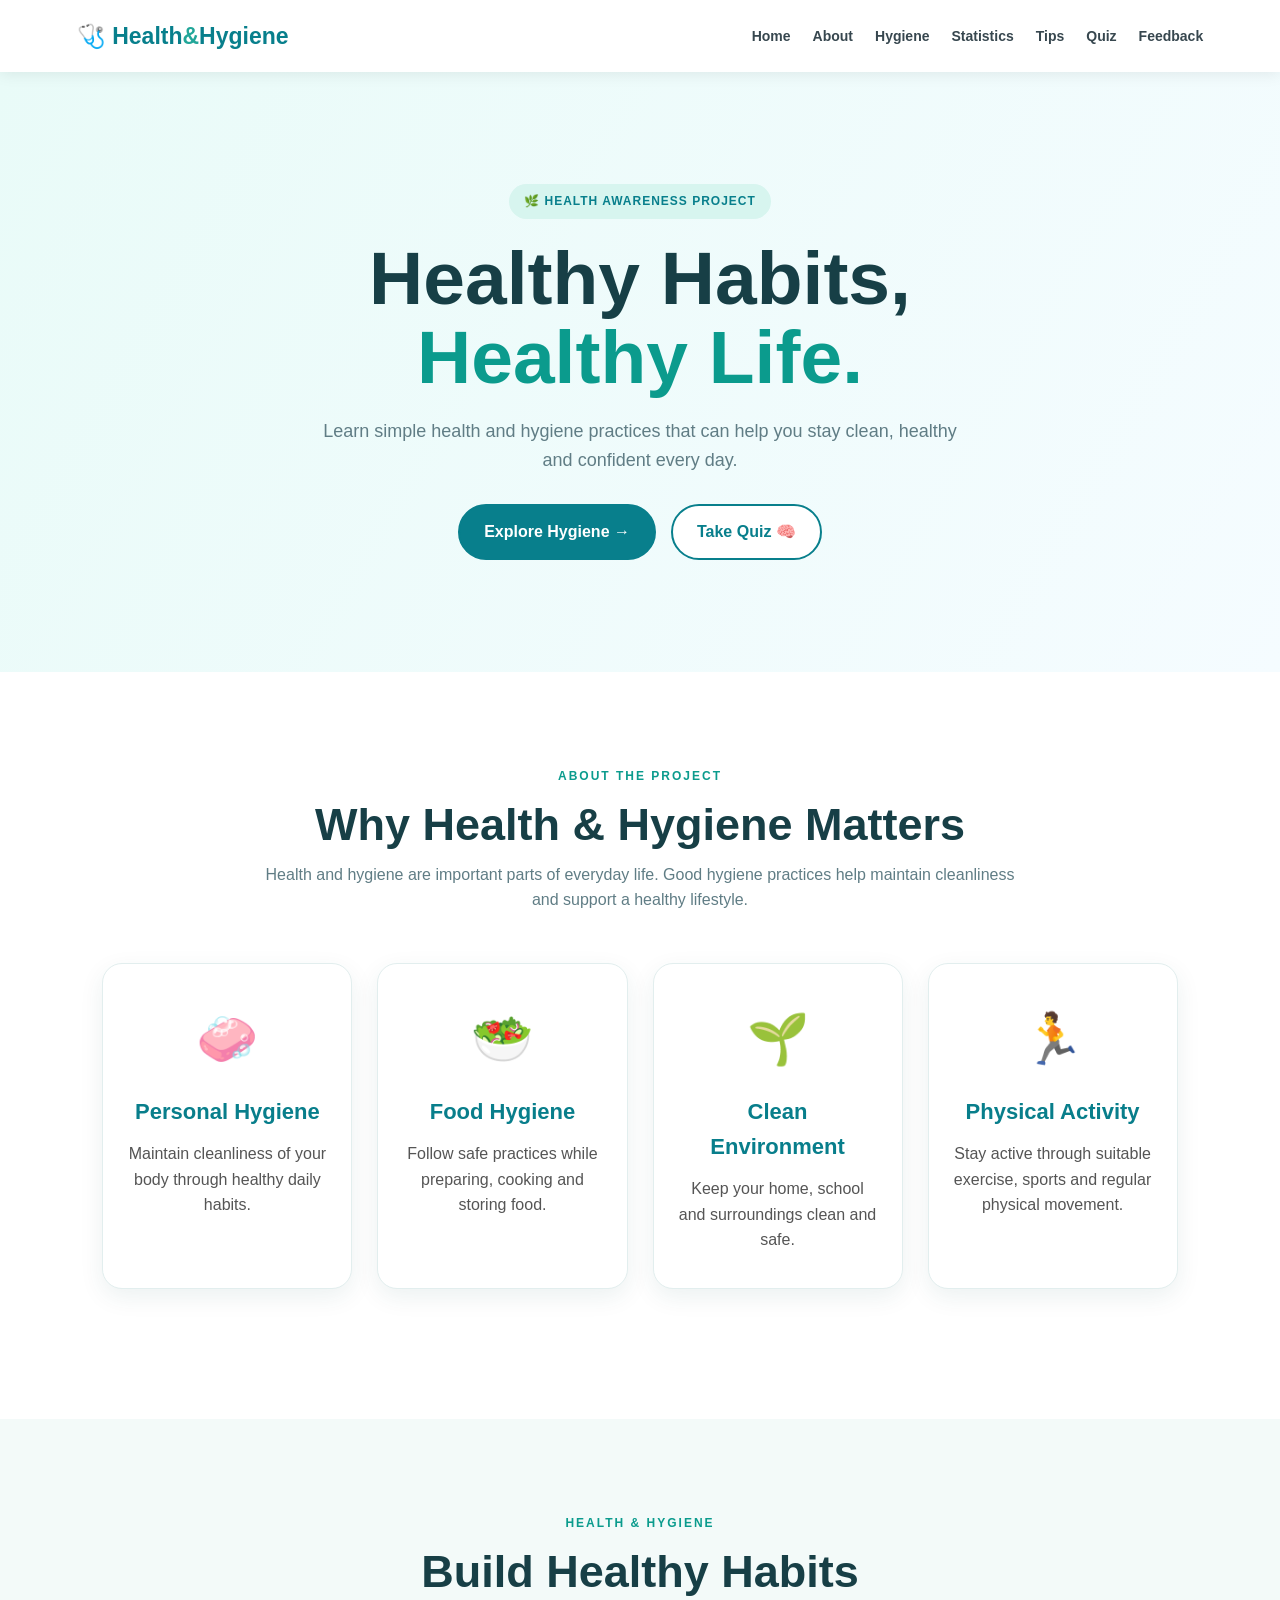
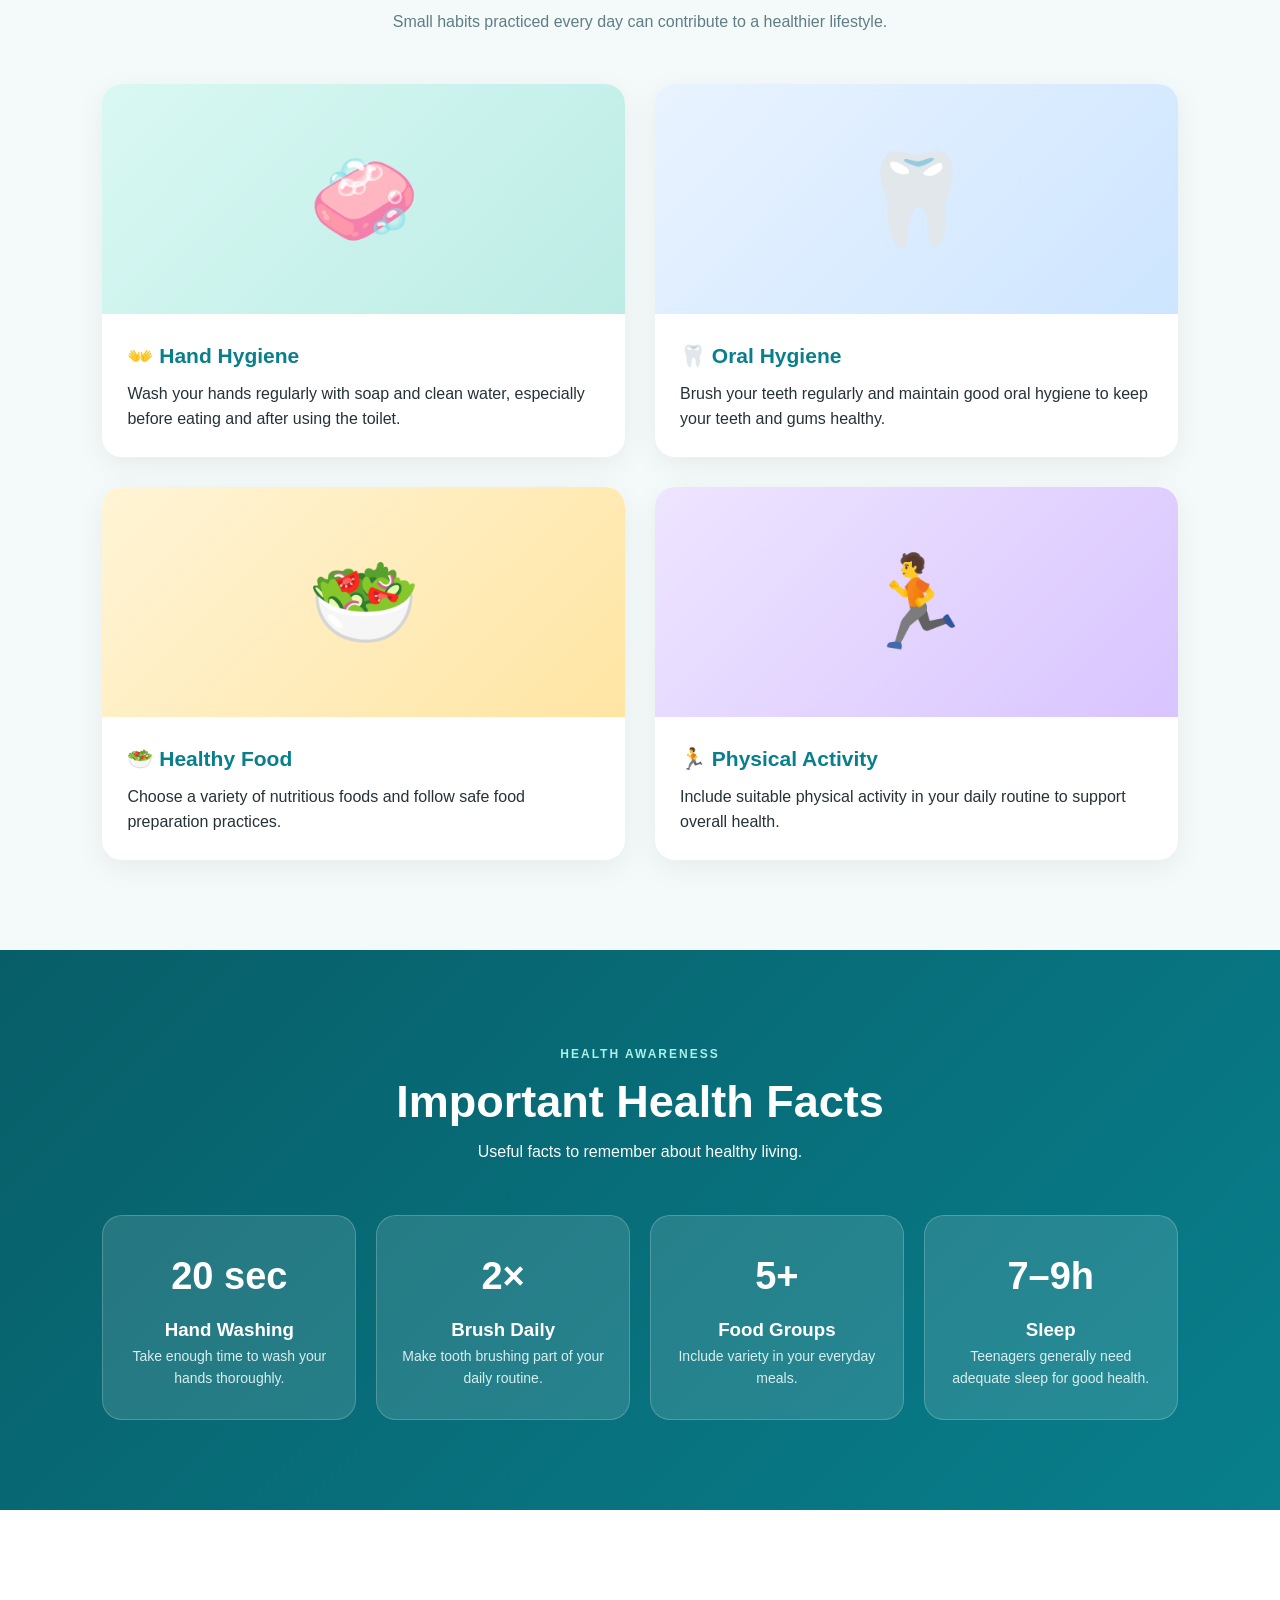
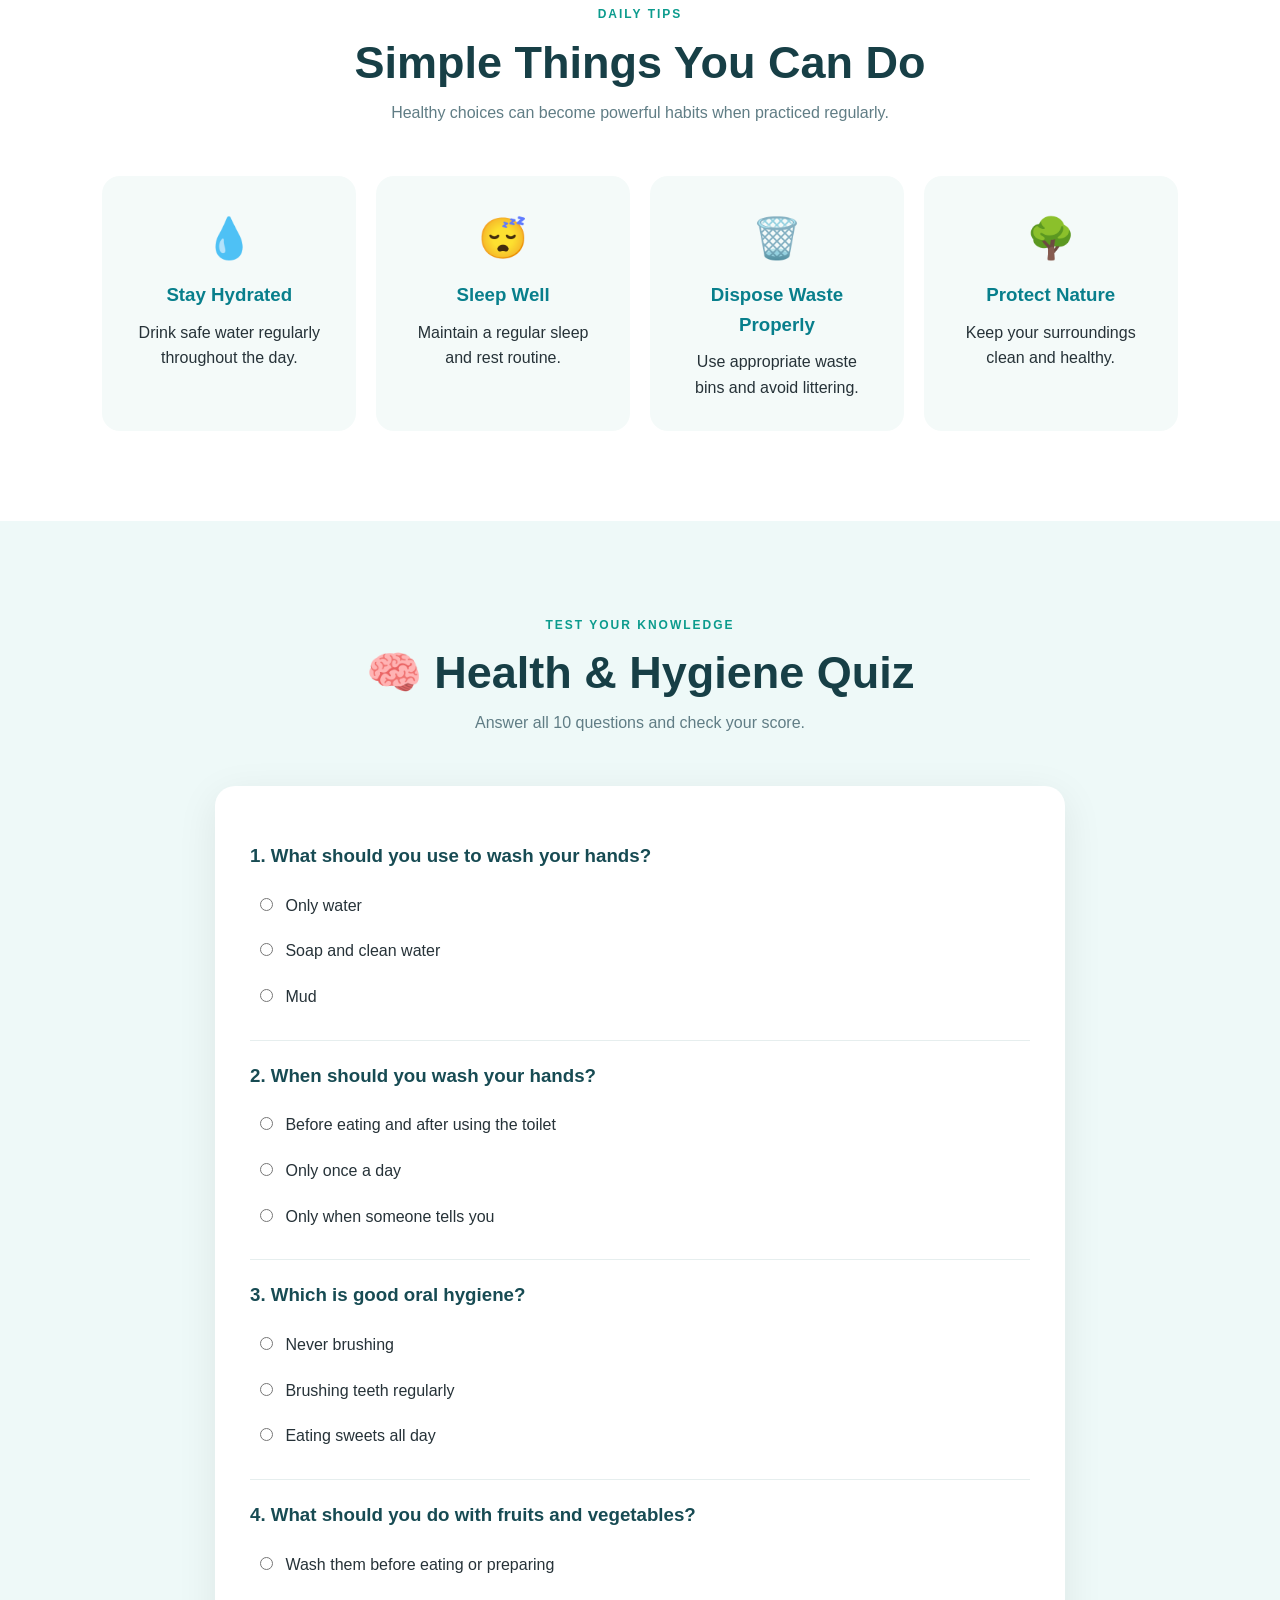
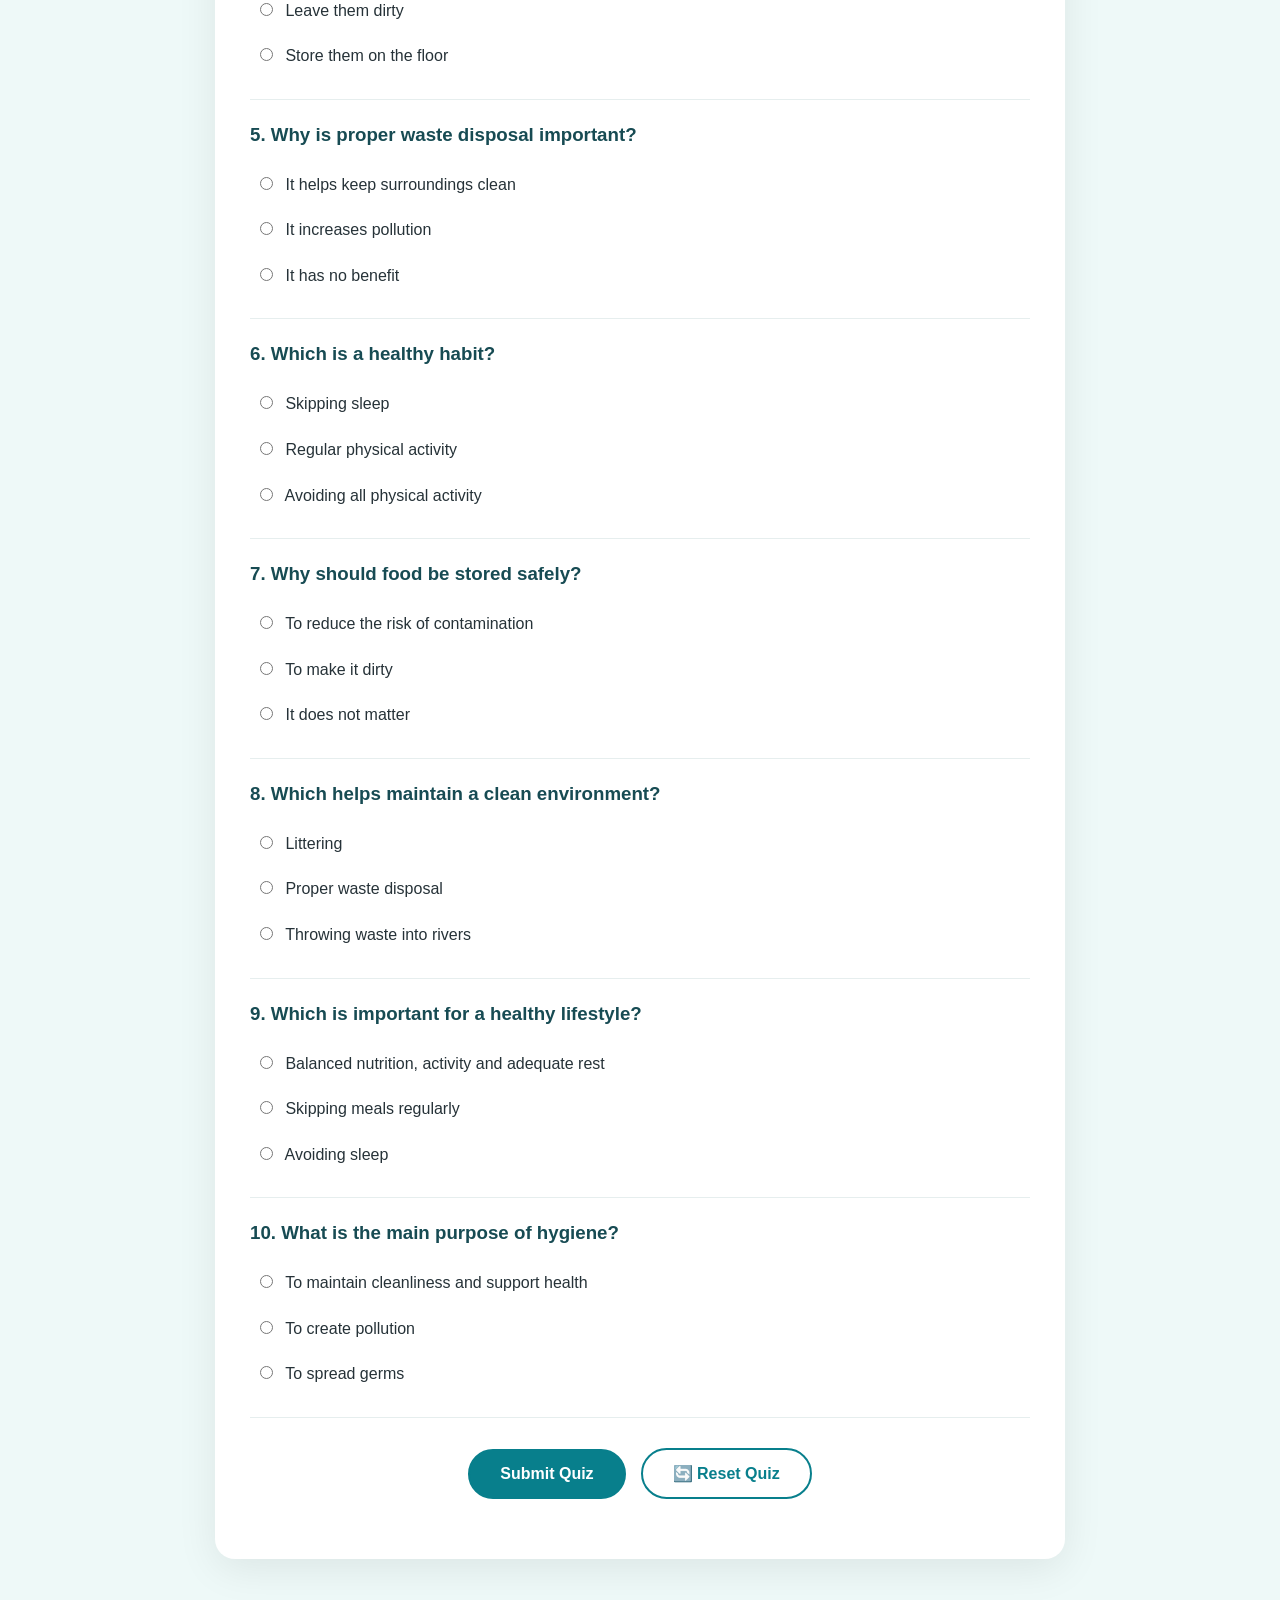
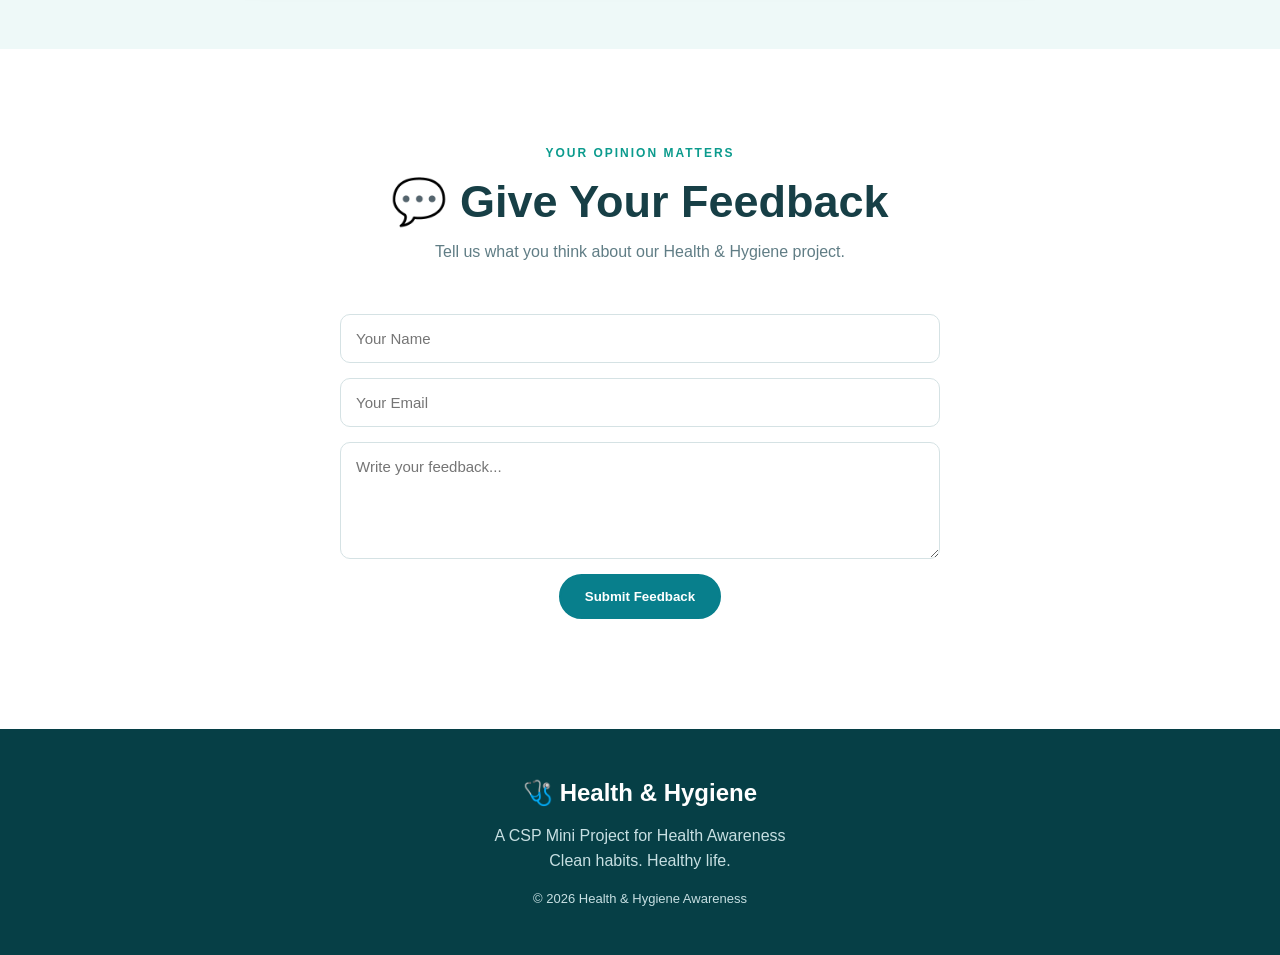
==== index.html @ 1d53db39 "Add files via upload" ====
<!DOCTYPE html>
<html lang="en">

<head>

    <meta charset="UTF-8">

    <meta name="viewport"
          content="width=device-width, initial-scale=1.0">

    <title>Health & Hygiene | CSP Project</title>

    <link rel="stylesheet" href="style.css">

</head>

<body>


<!-- ================= NAVIGATION ================= -->

<header class="navbar">

    <div class="logo">
        🩺 Health<span>&</span>Hygiene
    </div>

    <button class="menu-btn" onclick="toggleMenu()">
        ☰
    </button>

    <nav id="navMenu">

        <a href="#home">Home</a>

        <a href="#about">About</a>

        <a href="#hygiene">Hygiene</a>

        <a href="#statistics">Statistics</a>

        <a href="#tips">Tips</a>

        <a href="#quiz">Quiz</a>

        <a href="#feedback">Feedback</a>

    </nav>

</header>



<!-- ================= HOME ================= -->

<section id="home" class="hero">

    <div class="hero-content">

        <span class="hero-tag">
            🌿 HEALTH AWARENESS PROJECT
        </span>

        <h1>
            Healthy Habits,
            <span>Healthy Life.</span>
        </h1>

        <p>
            Learn simple health and hygiene practices
            that can help you stay clean, healthy and
            confident every day.
        </p>

        <div class="hero-buttons">

            <a href="#hygiene" class="primary-btn">
                Explore Hygiene →
            </a>

            <a href="#quiz" class="secondary-btn">
                Take Quiz 🧠
            </a>

        </div>

    </div>

</section>



<!-- ================= ABOUT ================= -->

<section id="about" class="about">

    <div class="section-heading">

        <span>ABOUT THE PROJECT</span>

        <h2>
            Why Health & Hygiene Matters
        </h2>

        <p>
            Health and hygiene are important parts of
            everyday life. Good hygiene practices help
            maintain cleanliness and support a healthy
            lifestyle.
        </p>

    </div>


    <div class="feature-grid">

        <div class="feature-card">

            <div class="feature-icon">
                🧼
            </div>

            <h3>
                Personal Hygiene
            </h3>

            <p>
                Maintain cleanliness of your body
                through healthy daily habits.
            </p>

        </div>


        <div class="feature-card">

            <div class="feature-icon">
                🥗
            </div>

            <h3>
                Food Hygiene
            </h3>

            <p>
                Follow safe practices while preparing,
                cooking and storing food.
            </p>

        </div>


        <div class="feature-card">

            <div class="feature-icon">
                🌱
            </div>

            <h3>
                Clean Environment
            </h3>

            <p>
                Keep your home, school and surroundings
                clean and safe.
            </p>

        </div>
        <div class="feature-card">
        <div class="feature-icon">🏃</div>
        <h3>Physical Activity</h3>
        <p>
            Stay active through suitable exercise,
            sports and regular physical movement.
        </p>
    </div>

    </div>

</section>



<!-- ================= HYGIENE ================= -->

<section id="hygiene" class="hygiene-section">

    <div class="section-heading">

        <span>
            HEALTH & HYGIENE
        </span>

        <h2>
            Build Healthy Habits
        </h2>

        <p>
            Small habits practiced every day can
            contribute to a healthier lifestyle.
        </p>

    </div>


    <div class="hygiene-grid">


        <!-- Hand Hygiene -->

        <div class="hygiene-card">

            <div class="hygiene-image hand-image">
                🧼
            </div>

            <div class="hygiene-content">

                <h3>
                    👐 Hand Hygiene
                </h3>

                <p>
                    Wash your hands regularly with soap
                    and clean water, especially before
                    eating and after using the toilet.
                </p>

            </div>

        </div>



        <!-- Oral Hygiene -->

        <div class="hygiene-card">

            <div class="hygiene-image oral-image">
                🦷
            </div>

            <div class="hygiene-content">

                <h3>
                    🦷 Oral Hygiene
                </h3>

                <p>
                    Brush your teeth regularly and
                    maintain good oral hygiene to keep
                    your teeth and gums healthy.
                </p>

            </div>

        </div>



        <!-- Food Hygiene -->

        <div class="hygiene-card">

            <div class="hygiene-image food-image">
                🥗
            </div>

            <div class="hygiene-content">

                <h3>
                    🥗 Healthy Food
                </h3>

                <p>
                    Choose a variety of nutritious foods
                    and follow safe food preparation
                    practices.
                </p>

            </div>

        </div>



        <!-- Physical Activity -->

        <div class="hygiene-card">

            <div class="hygiene-image exercise-image">
                🏃
            </div>

            <div class="hygiene-content">

                <h3>
                    🏃 Physical Activity
                </h3>

                <p>
                    Include suitable physical activity
                    in your daily routine to support
                    overall health.
                </p>

            </div>

        </div>

    </div>

</section>



<!-- ================= STATISTICS ================= -->

<section id="statistics" class="statistics">

    <div class="section-heading light">

        <span>
            HEALTH AWARENESS
        </span>

        <h2>
            Important Health Facts
        </h2>

        <p>
            Useful facts to remember about healthy
            living.
        </p>

    </div>


    <div class="stats-grid">


        <div class="stat-box">

            <div class="stat-number">
                20 sec
            </div>

            <h3>
                Hand Washing
            </h3>

            <p>
                Take enough time to wash your hands
                thoroughly.
            </p>

        </div>



        <div class="stat-box">

            <div class="stat-number">
                2×
            </div>

            <h3>
                Brush Daily
            </h3>

            <p>
                Make tooth brushing part of your
                daily routine.
            </p>

        </div>



        <div class="stat-box">

            <div class="stat-number">
                5+
            </div>

            <h3>
                Food Groups
            </h3>

            <p>
                Include variety in your everyday
                meals.
            </p>

        </div>



        <div class="stat-box">

            <div class="stat-number">
                7–9h
            </div>

            <h3>
                Sleep
            </h3>

            <p>
                Teenagers generally need adequate
                sleep for good health.
            </p>

        </div>

    </div>

</section>



<!-- ================= DAILY TIPS ================= -->

<section id="tips" class="tips">

    <div class="section-heading">

        <span>
            DAILY TIPS
        </span>

        <h2>
            Simple Things You Can Do
        </h2>

        <p>
            Healthy choices can become powerful
            habits when practiced regularly.
        </p>

    </div>


    <div class="tips-grid">


        <div class="tip">

            <span>💧</span>

            <h3>
                Stay Hydrated
            </h3>

            <p>
                Drink safe water regularly throughout
                the day.
            </p>

        </div>



        <div class="tip">

            <span>😴</span>

            <h3>
                Sleep Well
            </h3>

            <p>
                Maintain a regular sleep and rest
                routine.
            </p>

        </div>



        <div class="tip">

            <span>🗑️</span>

            <h3>
                Dispose Waste Properly
            </h3>

            <p>
                Use appropriate waste bins and avoid
                littering.
            </p>

        </div>



        <div class="tip">

            <span>🌳</span>

            <h3>
                Protect Nature
            </h3>

            <p>
                Keep your surroundings clean and
                healthy.
            </p>

        </div>

    </div>

</section>



<!-- ================= QUIZ ================= -->

<section id="quiz" class="quiz-section">

    <div class="section-heading">

        <span>
            TEST YOUR KNOWLEDGE
        </span>

        <h2>
            🧠 Health & Hygiene Quiz
        </h2>

        <p>
            Answer all 10 questions and check
            your score.
        </p>

    </div>


    <div class="quiz-container">


        <!-- QUESTION 1 -->

        <div class="question">

            <h3>
                1. What should you use to wash your hands?
            </h3>

            <label>
                <input type="radio" name="q1" value="wrong">
                Only water
            </label>

            <label>
                <input type="radio" name="q1" value="correct">
                Soap and clean water
            </label>

            <label>
                <input type="radio" name="q1" value="wrong">
                Mud
            </label>

        </div>



        <!-- QUESTION 2 -->

        <div class="question">

            <h3>
                2. When should you wash your hands?
            </h3>

            <label>
                <input type="radio" name="q2" value="correct">
                Before eating and after using the toilet
            </label>

            <label>
                <input type="radio" name="q2" value="wrong">
                Only once a day
            </label>

            <label>
                <input type="radio" name="q2" value="wrong">
                Only when someone tells you
            </label>

        </div>



        <!-- QUESTION 3 -->

        <div class="question">

            <h3>
                3. Which is good oral hygiene?
            </h3>

            <label>
                <input type="radio" name="q3" value="wrong">
                Never brushing
            </label>

            <label>
                <input type="radio" name="q3" value="correct">
                Brushing teeth regularly
            </label>

            <label>
                <input type="radio" name="q3" value="wrong">
                Eating sweets all day
            </label>

        </div>



        <!-- QUESTION 4 -->

        <div class="question">

            <h3>
                4. What should you do with fruits and vegetables?
            </h3>

            <label>
                <input type="radio" name="q4" value="correct">
                Wash them before eating or preparing
            </label>

            <label>
                <input type="radio" name="q4" value="wrong">
                Leave them dirty
            </label>

            <label>
                <input type="radio" name="q4" value="wrong">
                Store them on the floor
            </label>

        </div>



        <!-- QUESTION 5 -->

        <div class="question">

            <h3>
                5. Why is proper waste disposal important?
            </h3>

            <label>
                <input type="radio" name="q5" value="correct">
                It helps keep surroundings clean
            </label>

            <label>
                <input type="radio" name="q5" value="wrong">
                It increases pollution
            </label>

            <label>
                <input type="radio" name="q5" value="wrong">
                It has no benefit
            </label>

        </div>



        <!-- QUESTION 6 -->

        <div class="question">

            <h3>
                6. Which is a healthy habit?
            </h3>

            <label>
                <input type="radio" name="q6" value="wrong">
                Skipping sleep
            </label>

            <label>
                <input type="radio" name="q6" value="correct">
                Regular physical activity
            </label>

            <label>
                <input type="radio" name="q6" value="wrong">
                Avoiding all physical activity
            </label>

        </div>



        <!-- QUESTION 7 -->

        <div class="question">

            <h3>
                7. Why should food be stored safely?
            </h3>

            <label>
                <input type="radio" name="q7" value="correct">
                To reduce the risk of contamination
            </label>

            <label>
                <input type="radio" name="q7" value="wrong">
                To make it dirty
            </label>

            <label>
                <input type="radio" name="q7" value="wrong">
                It does not matter
            </label>

        </div>



        <!-- QUESTION 8 -->

        <div class="question">

            <h3>
                8. Which helps maintain a clean environment?
            </h3>

            <label>
                <input type="radio" name="q8" value="wrong">
                Littering
            </label>

            <label>
                <input type="radio" name="q8" value="correct">
                Proper waste disposal
            </label>

            <label>
                <input type="radio" name="q8" value="wrong">
                Throwing waste into rivers
            </label>

        </div>



        <!-- QUESTION 9 -->

        <div class="question">

            <h3>
                9. Which is important for a healthy lifestyle?
            </h3>

            <label>
                <input type="radio" name="q9" value="correct">
                Balanced nutrition, activity and adequate rest
            </label>

            <label>
                <input type="radio" name="q9" value="wrong">
                Skipping meals regularly
            </label>

            <label>
                <input type="radio" name="q9" value="wrong">
                Avoiding sleep
            </label>

        </div>



        <!-- QUESTION 10 -->

        <div class="question">

            <h3>
                10. What is the main purpose of hygiene?
            </h3>

            <label>
                <input type="radio" name="q10" value="correct">
                To maintain cleanliness and support health
            </label>

            <label>
                <input type="radio" name="q10" value="wrong">
                To create pollution
            </label>

            <label>
                <input type="radio" name="q10" value="wrong">
                To spread germs
            </label>

        </div>



        <!-- QUIZ BUTTONS -->

        <div class="quiz-buttons">

            <button
                class="quiz-btn"
                onclick="checkQuiz()">

                Submit Quiz

            </button>


            <button
                class="reset-btn"
                onclick="resetQuiz()">

                🔄 Reset Quiz

            </button>

        </div>


        <div id="result"></div>

    </div>

</section>



<!-- ================= FEEDBACK ================= -->

<section id="feedback" class="feedback">

    <div class="section-heading">

        <span>
            YOUR OPINION MATTERS
        </span>

        <h2>
            💬 Give Your Feedback
        </h2>

        <p>
            Tell us what you think about our
            Health & Hygiene project.
        </p>

    </div>


    <form id="feedbackForm">

        <input
            type="text"
            id="name"
            placeholder="Your Name"
            required
        >


        <input
            type="email"
            id="email"
            placeholder="Your Email"
            required
        >


        <textarea
            id="message"
            rows="5"
            placeholder="Write your feedback..."
            required
        ></textarea>


        <button
            type="submit"
            class="primary-btn">

            Submit Feedback

        </button>

    </form>


    <p id="feedbackMessage"></p>

</section>



<!-- ================= FOOTER ================= -->

<footer>

    <div class="footer-logo">
        🩺 Health & Hygiene
    </div>

    <p>
        A CSP Mini Project for Health Awareness
    </p>

    <p>
        Clean habits. Healthy life.
    </p>

    <p class="copyright">
        © 2026 Health & Hygiene Awareness
    </p>

</footer>



<!-- JAVASCRIPT -->

<script src="script.js"></script>

</body>
</html>
---- style.css ----
/* ================= GENERAL ================= */

* {
    margin: 0;
    padding: 0;
    box-sizing: border-box;
    scroll-behavior: smooth;
}

body {
    font-family: Arial, Helvetica, sans-serif;

    color: #263238;

    background: #f7fbfc;

    line-height: 1.6;
}

a {
    text-decoration: none;
}

button {
    font-family: inherit;
}


/* ================= NAVBAR ================= */

.navbar {
    height: 72px;

    padding: 0 6%;

    display: flex;

    align-items: center;

    justify-content: space-between;

    background: white;

    position: sticky;

    top: 0;

    z-index: 1000;

    box-shadow:
        0 2px 15px rgba(0, 0, 0, 0.08);
}


.logo {
    font-size: 23px;

    font-weight: 800;

    color: #087f8c;
}


.logo span {
    color: #22a699;
}


.navbar nav {
    display: flex;

    gap: 22px;

    align-items: center;
}


.navbar nav a {
    color: #37474f;

    font-size: 14px;

    font-weight: 600;

    transition: 0.3s;
}


.navbar nav a:hover {
    color: #087f8c;
}


.menu-btn {
    display: none;

    border: none;

    background: transparent;

    font-size: 28px;

    cursor: pointer;
}


/* ================= HERO ================= */

.hero {

    min-height: 600px;

    padding: 80px 8%;

    display: flex;

    justify-content: center;

    align-items: center;

    text-align: center;

    background:
        linear-gradient(
            120deg,
            #e9fbf8,
            #f5fcff
        );
}


.hero-content {
    max-width: 800px;

    margin: auto;
}


.hero-tag {

    display: inline-block;

    padding: 8px 15px;

    border-radius: 20px;

    background: #d7f5ef;

    color: #087f8c;

    font-size: 12px;

    font-weight: bold;

    letter-spacing: 1px;
}


.hero h1 {

    margin: 20px 0;

    font-size: clamp(45px, 7vw, 75px);

    line-height: 1.05;

    color: #173f46;
}


.hero h1 span {

    color: #0b9b8d;
}


.hero p {

    max-width: 650px;

    margin: 0 auto 30px;

    font-size: 18px;

    color: #607d85;
}


.hero-buttons {

    display: flex;

    justify-content: center;

    gap: 15px;

    flex-wrap: wrap;
}


.primary-btn,
.secondary-btn {

    display: inline-block;

    padding: 13px 24px;

    border-radius: 30px;

    font-weight: bold;

    cursor: pointer;

    transition: 0.3s;
}


.primary-btn {

    background: #087f8c;

    color: white;

    border: 2px solid #087f8c;
}


.primary-btn:hover {

    background: #05636d;

    border-color: #05636d;

    transform: translateY(-2px);
}


.secondary-btn {

    border: 2px solid #087f8c;

    color: #087f8c;

    background: white;
}


.secondary-btn:hover {

    background: #087f8c;

    color: white;

    transform: translateY(-2px);
}


/* ================= COMMON SECTIONS ================= */

section {

    padding: 90px 8%;
}


.section-heading {

    text-align: center;

    max-width: 750px;

    margin: 0 auto 50px;
}


.section-heading > span {

    color: #0b9b8d;

    font-size: 12px;

    font-weight: bold;

    letter-spacing: 2px;
}


.section-heading h2 {

    margin: 10px 0;

    color: #173f46;

    font-size: clamp(30px, 4vw, 45px);

    line-height: 1.2;
}


.section-heading p {

    color: #607d85;
}


/* ================= ABOUT ================= */

.about {

    background: white;
}

.feature-grid {
    display: grid;
    grid-template-columns: repeat(4, 1fr);
    gap: 25px;
    max-width: 1100px;
    margin: 40px auto;
}

.feature-card {
    background: white;
    padding: 35px 25px;
    border-radius: 20px;
    text-align: center;
    border: 1px solid #e2eeee;
    box-shadow: 0 8px 25px rgba(0, 80, 80, 0.08);
    transition: 0.3s;
}

.feature-card:hover {
    transform: translateY(-8px);
}

.feature-icon {
    font-size: 50px;
    margin-bottom: 15px;
}

.feature-card h3 {
    color: #087e8b;
    font-size: 22px;
    margin-bottom: 12px;
}

.feature-card p {
    color: #555;
    line-height: 1.6;
}

/* ================= HYGIENE ================= */

.hygiene-section {

    background: #f3faf9;
}


.hygiene-grid {

    max-width: 1150px;

    margin: auto;

    display: grid;

    grid-template-columns:
        repeat(2, 1fr);

    gap: 30px;
}


.hygiene-card {

    background: white;

    border-radius: 20px;

    overflow: hidden;

    box-shadow:
        0 8px 30px rgba(0, 0, 0, 0.06);

    transition: 0.3s;
}


.hygiene-card:hover {

    transform: translateY(-7px);

    box-shadow:
        0 15px 40px rgba(0, 0, 0, 0.10);
}


.hygiene-image {

    height: 230px;

    display: flex;

    align-items: center;

    justify-content: center;

    font-size: 90px;
}


.hand-image {

    background:
        linear-gradient(
            135deg,
            #d9f8f3,
            #bcece5
        );
}


.oral-image {

    background:
        linear-gradient(
            135deg,
            #e9f3ff,
            #cde5ff
        );
}


.food-image {

    background:
        linear-gradient(
            135deg,
            #fff4d6,
            #ffe5a3
        );
}


.exercise-image {

    background:
        linear-gradient(
            135deg,
            #eee5ff,
            #d8c4ff
        );
}


.hygiene-content {

    padding: 25px;
}


.hygiene-content h3 {

    color: #087f8c;

    margin-bottom: 8px;

    font-size: 21px;
}


/* ================= STATISTICS ================= */

.statistics {

    background:
        linear-gradient(
            135deg,
            #075e68,
            #087f8c
        );
}


.light h2,
.light p {

    color: white;
}


.light > span {

    color: #a8f0e8;
}


.stats-grid {

    max-width: 1100px;

    margin: auto;

    display: grid;

    grid-template-columns:
        repeat(4, 1fr);

    gap: 20px;
}


.stat-box {

    padding: 30px 20px;

    text-align: center;

    background:
        rgba(255, 255, 255, 0.12);

    border:
        1px solid rgba(255, 255, 255, 0.2);

    border-radius: 20px;

    color: white;

    transition: 0.3s;
}


.stat-box:hover {

    transform: translateY(-5px);

    background:
        rgba(255, 255, 255, 0.18);
}


.stat-number {

    font-size: 38px;

    font-weight: 800;

    margin-bottom: 8px;
}


.stat-box p {

    color: #d8eeee;

    font-size: 14px;
}


/* ================= TIPS ================= */

.tips {

    background: white;
}


.tips-grid {

    max-width: 1100px;

    margin: auto;

    display: grid;

    grid-template-columns:
        repeat(4, 1fr);

    gap: 20px;
}


.tip {

    padding: 30px;

    border-radius: 18px;

    background: #f4faf9;

    text-align: center;

    transition: 0.3s;
}


.tip:hover {

    transform: translateY(-6px);

    box-shadow:
        0 10px 25px rgba(0, 0, 0, 0.07);
}


.tip span {

    font-size: 40px;
}


.tip h3 {

    margin: 10px 0;

    color: #087f8c;
}


/* ================= QUIZ ================= */

.quiz-section {

    background: #eef9f8;
}


.quiz-container {

    max-width: 850px;

    margin: auto;

    background: white;

    padding: 35px;

    border-radius: 20px;

    box-shadow:
        0 10px 40px rgba(0, 0, 0, 0.08);
}


.question {

    padding: 20px 0;

    border-bottom:
        1px solid #e6eeee;
}


.question h3 {

    color: #174b53;

    margin-bottom: 12px;
}


.question label {

    display: block;

    padding: 10px;

    border-radius: 8px;

    cursor: pointer;

    transition: 0.2s;
}


.question label:hover {

    background: #eef9f8;
}


.question input {

    margin-right: 8px;
}


.quiz-buttons {

    display: flex;

    justify-content: center;

    align-items: center;

    gap: 15px;

    margin-top: 30px;

    flex-wrap: wrap;
}


.quiz-btn {

    padding: 14px 30px;

    border: 2px solid #087f8c;

    border-radius: 30px;

    background: #087f8c;

    color: white;

    font-size: 16px;

    font-weight: bold;

    cursor: pointer;

    transition: 0.3s;
}


.quiz-btn:hover {

    background: #05636d;

    border-color: #05636d;
}


.reset-btn {

    padding: 14px 30px;

    border: 2px solid #087f8c;

    border-radius: 30px;

    background: white;

    color: #087f8c;

    font-size: 16px;

    font-weight: bold;

    cursor: pointer;

    transition: 0.3s;
}


.reset-btn:hover {

    background: #087f8c;

    color: white;
}


#result {

    margin-top: 25px;

    text-align: center;

    font-size: 22px;

    font-weight: bold;

    color: #087f8c;
}


/* ================= FEEDBACK ================= */

.feedback {

    background: white;
}


form {

    max-width: 600px;

    margin: auto;

    display: flex;

    flex-direction: column;

    gap: 15px;
}


form input,
form textarea {

    padding: 15px;

    border:
        1px solid #d5e2e4;

    border-radius: 10px;

    font-family: inherit;

    font-size: 15px;

    outline: none;
}


form input:focus,
form textarea:focus {

    border-color: #087f8c;

    box-shadow:
        0 0 0 3px rgba(8, 127, 140, 0.08);
}


form button {

    align-self: center;
}


#feedbackMessage {

    text-align: center;

    margin-top: 20px;

    color: #087f8c;

    font-weight: bold;
}


/* ================= FOOTER ================= */

footer {

    padding: 45px 20px;

    background: #063f46;

    color: white;

    text-align: center;
}


.footer-logo {

    font-size: 24px;

    font-weight: bold;

    margin-bottom: 10px;
}


footer p {

    color: #c7dfe2;
}


.copyright {

    margin-top: 15px;

    font-size: 13px;
}


/* ================= TABLET ================= */

@media (max-width: 900px) {

    .feature-grid {

        grid-template-columns:
            repeat(2, 1fr);
    }


    .stats-grid {

        grid-template-columns:
            repeat(2, 1fr);
    }


    .tips-grid {

        grid-template-columns:
            repeat(2, 1fr);
    }

}


/* ================= MOBILE ================= */

@media (max-width: 650px) {

    .navbar {

        height: 65px;

        padding: 0 5%;
    }


    .logo {

        font-size: 18px;
    }


    .menu-btn {

        display: block;
    }


    .navbar nav {

        display: none;

        position: absolute;

        top: 65px;

        left: 0;

        width: 100%;

        padding: 20px;

        background: white;

        flex-direction: column;

        gap: 10px;

        box-shadow:
            0 10px 20px rgba(0, 0, 0, 0.1);
    }


    .navbar nav.active {

        display: flex;
    }


    .navbar nav a {

        text-align: center;

        padding: 8px;
    }


    section {

        padding: 65px 5%;
    }


    .hero {

        min-height: 550px;

        padding:
            60px 5%;
    }


    .hero h1 {

        font-size: 45px;
    }


    .hero p {

        font-size: 16px;
    }


    .hero-buttons {

        flex-direction: column;

        align-items: stretch;
    }


    .primary-btn,
    .secondary-btn {

        width: 100%;

        text-align: center;
    }


    .feature-grid,
    .hygiene-grid,
    .stats-grid,
    .tips-grid {

        grid-template-columns: 1fr;
    }


    .section-heading {

        margin-bottom: 35px;
    }


    .section-heading h2 {

        font-size: 30px;
    }


    .hygiene-image {

        height: 200px;

        font-size: 75px;
    }


    .quiz-container {

        padding: 20px;
    }


    .question {

        padding: 18px 0;
    }


    .question h3 {

        font-size: 17px;
    }


    .question label {

        font-size: 14px;

        padding: 12px 8px;
    }


    .quiz-buttons {

        flex-direction: column;

        align-items: stretch;
    }


    .quiz-btn,
    .reset-btn {

        width: 100%;
    }
    @media (max-width: 900px) {
    .feature-grid {
        grid-template-columns: repeat(2, 1fr);
        padding: 0 20px;
    }
}

@media (max-width: 600px) {
    .feature-grid {
        grid-template-columns: 1fr;
        padding: 0 15px;
    }

    .feature-card {
        padding: 30px 20px;
    }
}

}
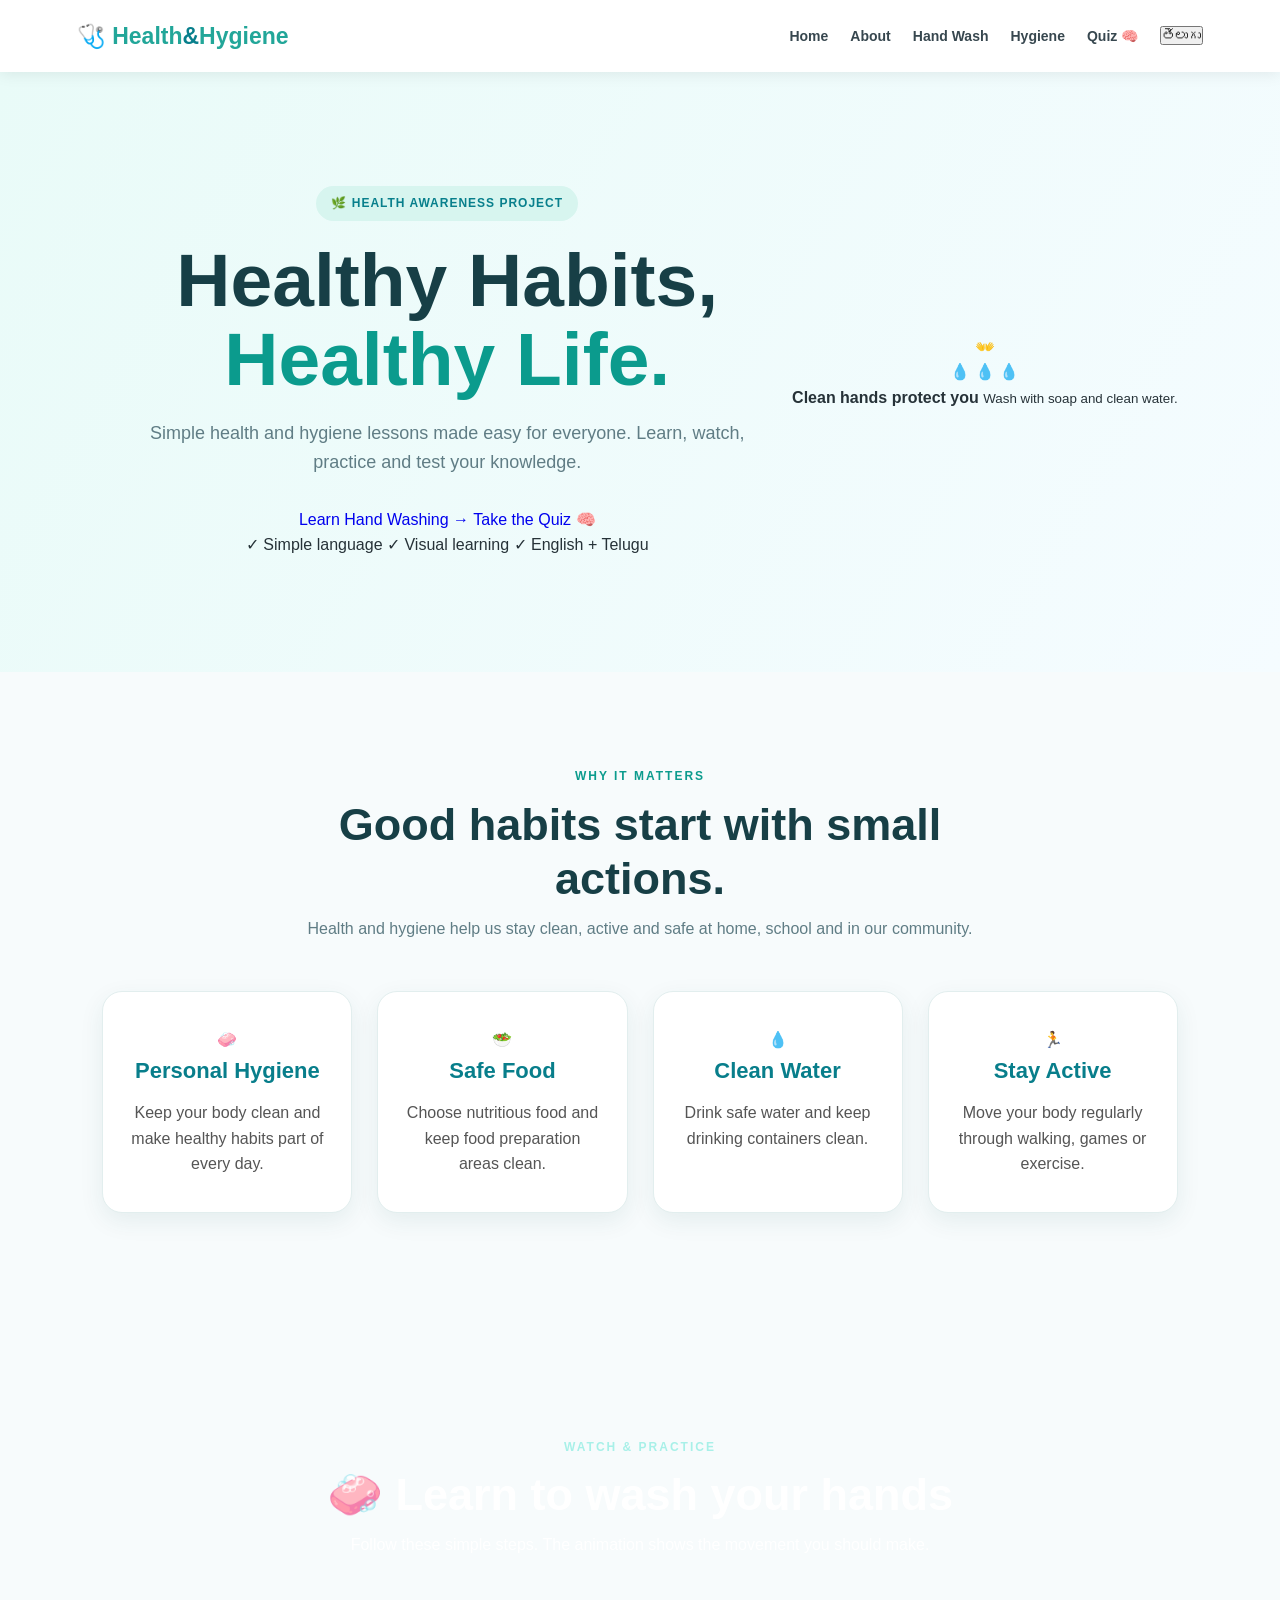
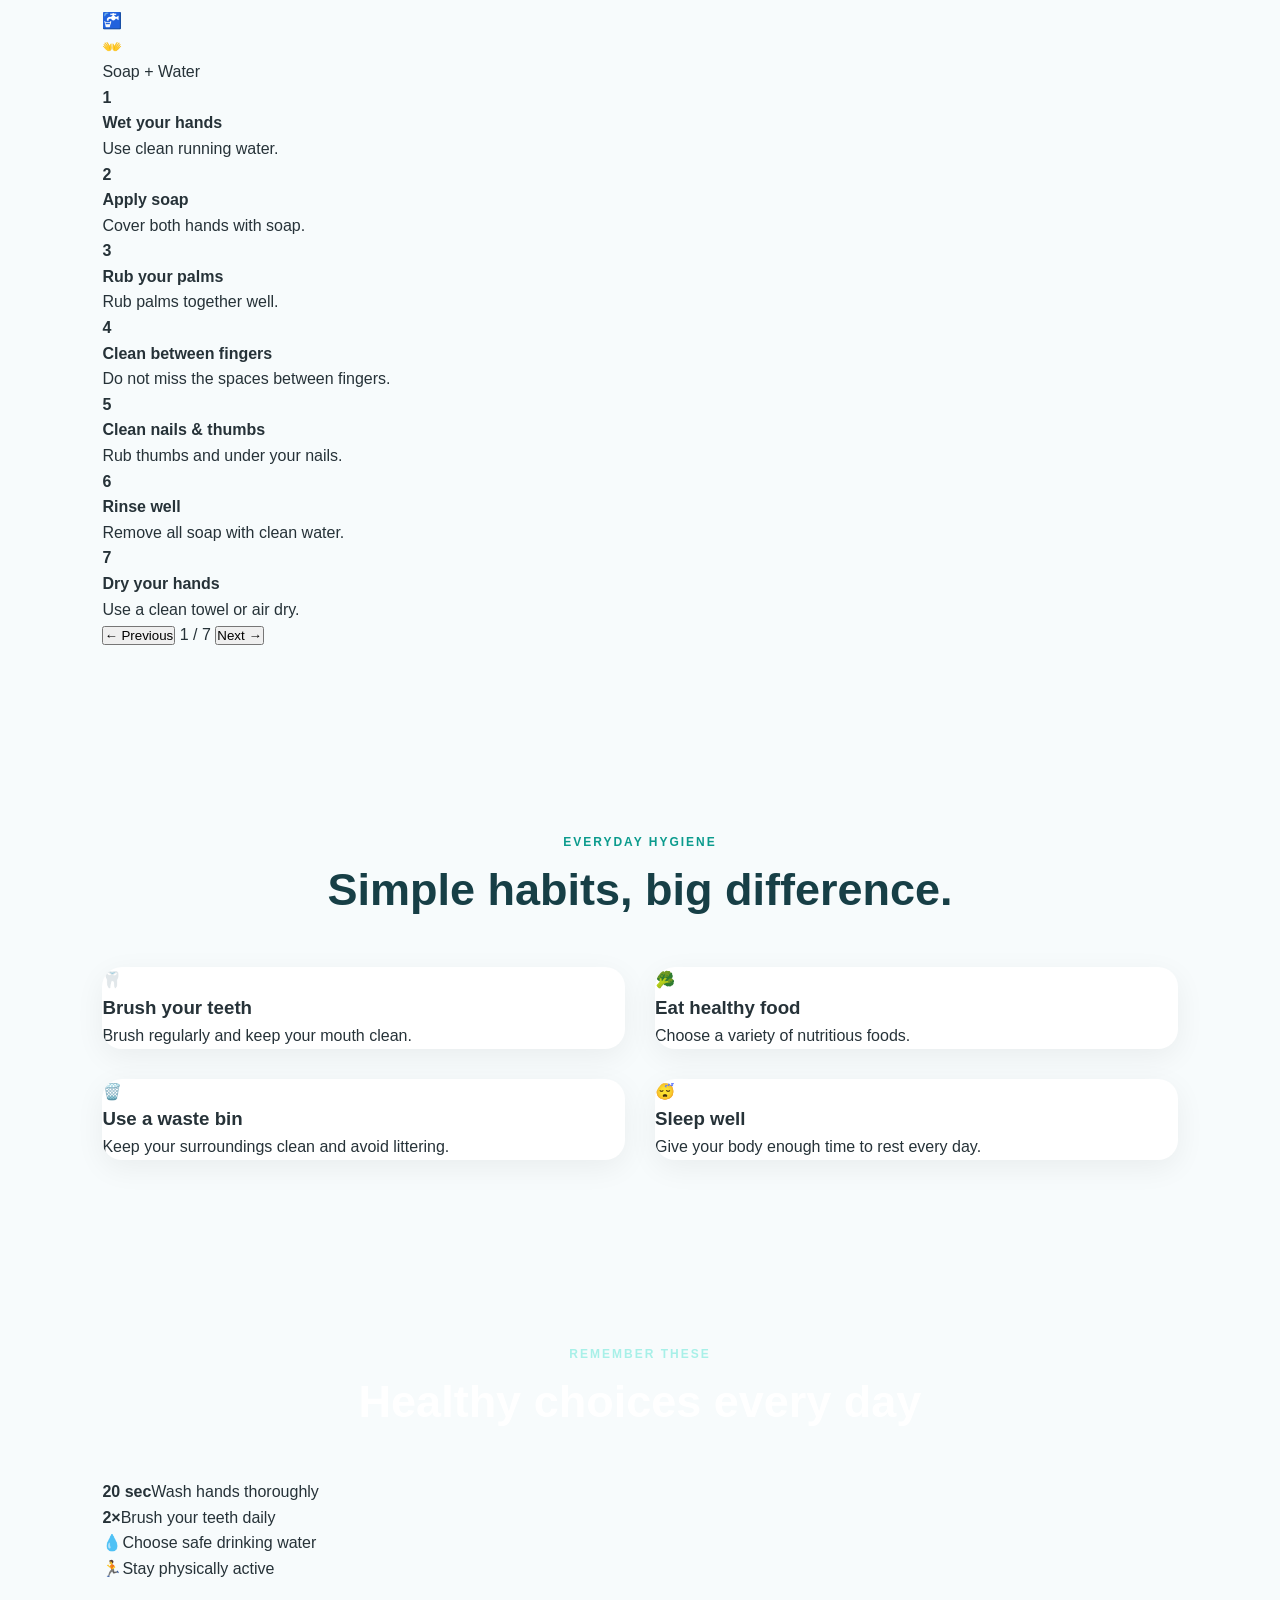
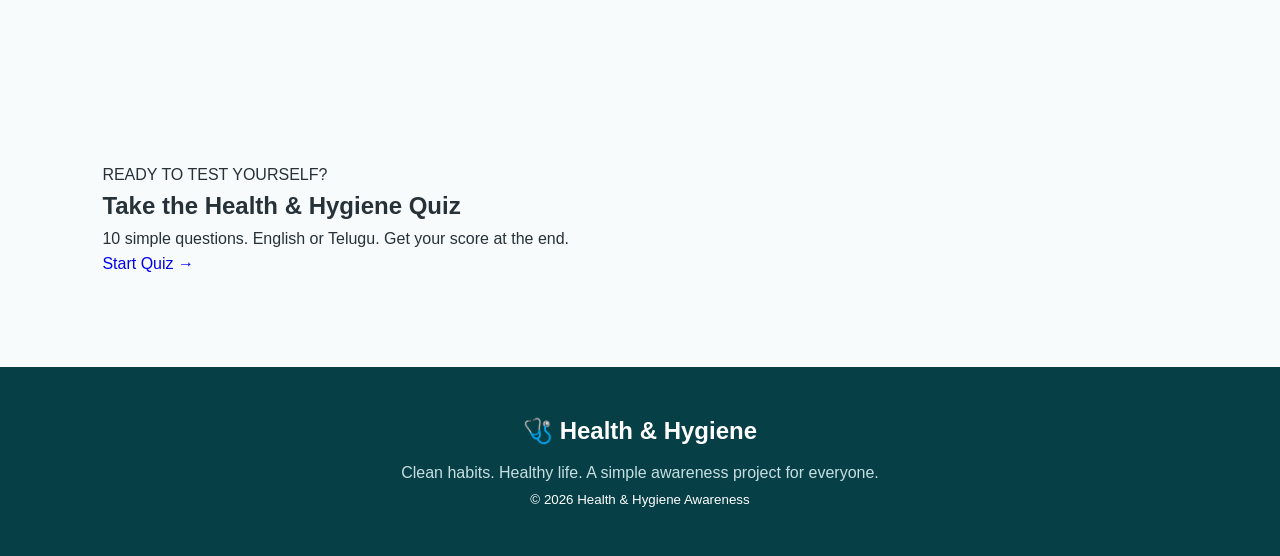
==== commit 50a2560d: "Update index.html" ====
--- a/index.html
+++ b/index.html
@@ -1,940 +1,148 @@
 <!DOCTYPE html>
 <html lang="en">
+<head>
+  <meta charset="UTF-8">
+  <meta name="viewport" content="width=device-width, initial-scale=1.0">
+  <meta name="theme-color" content="#0b8f87">
+  <title>Health & Hygiene | Healthy Life</title>
+  <link rel="stylesheet" href="style.css">
+</head>
+<body>
+  <div class="water-bg"><span></span><span></span><span></span><span></span><span></span></div>
 
-<head>
+  <header class="navbar">
+    <a class="logo" href="#home">🩺 <span data-en="Health" data-te="ఆరోగ్యం">Health</span><b>&</b><span data-en="Hygiene" data-te="పరిశుభ్రత">Hygiene</span></a>
+    <button class="menu-btn" onclick="toggleMenu()" aria-label="Menu">☰</button>
+    <nav id="navMenu">
+      <a href="#home" data-en="Home" data-te="హోమ్">Home</a>
+      <a href="#about" data-en="About" data-te="మా గురించి">About</a>
+      <a href="#handwash" data-en="Hand Wash" data-te="చేతులు కడుక్కోవడం">Hand Wash</a>
+      <a href="#hygiene" data-en="Hygiene" data-te="పరిశుభ్రత">Hygiene</a>
+      <a href="quiz.html" class="quiz-link" data-en="Quiz 🧠" data-te="క్విజ్ 🧠">Quiz 🧠</a>
+      <button class="lang-btn" onclick="toggleLanguage()" id="langBtn">తెలుగు</button>
+    </nav>
+  </header>
 
-    <meta charset="UTF-8">
+  <main>
+    <section id="home" class="hero">
+      <div class="hero-orb orb-one"></div><div class="hero-orb orb-two"></div>
+      <div class="hero-content reveal">
+        <span class="hero-tag" data-en="🌿 HEALTH AWARENESS PROJECT" data-te="🌿 ఆరోగ్య అవగాహన ప్రాజెక్ట్">🌿 HEALTH AWARENESS PROJECT</span>
+        <h1 data-en="Healthy Habits,<br><span>Healthy Life.</span>" data-te="ఆరోగ్యకరమైన అలవాట్లు,<br><span>ఆరోగ్యకరమైన జీవితం.</span>">Healthy Habits,<br><span>Healthy Life.</span></h1>
+        <p data-en="Simple health and hygiene lessons made easy for everyone. Learn, watch, practice and test your knowledge."
+           data-te="అందరికీ సులభంగా అర్థమయ్యే ఆరోగ్య మరియు పరిశుభ్రత పాఠాలు. నేర్చుకోండి, చూడండి, ఆచరించండి, మీ జ్ఞానాన్ని పరీక్షించుకోండి.">
+          Simple health and hygiene lessons made easy for everyone. Learn, watch, practice and test your knowledge.
+        </p>
+        <div class="hero-actions">
+          <a href="#handwash" class="btn primary" data-en="Learn Hand Washing →" data-te="చేతులు కడుక్కోవడం నేర్చుకోండి →">Learn Hand Washing →</a>
+          <a href="quiz.html" class="btn secondary" data-en="Take the Quiz 🧠" data-te="క్విజ్ ఆడండి 🧠">Take the Quiz 🧠</a>
+        </div>
+        <div class="trust-row">
+          <span>✓ <span data-en="Simple language" data-te="సులభమైన భాష">Simple language</span></span>
+          <span>✓ <span data-en="Visual learning" data-te="చిత్రాలతో నేర్చుకోవడం">Visual learning</span></span>
+          <span>✓ <span data-en="English + Telugu" data-te="ఇంగ్లీష్ + తెలుగు">English + Telugu</span></span>
+        </div>
+      </div>
+      <div class="hero-visual reveal">
+        <div class="health-card floating">
+          <div class="pulse-ring"></div>
+          <div class="big-hand">👐</div>
+          <div class="water-drops">💧 💧 💧</div>
+          <strong data-en="Clean hands protect you" data-te="శుభ్రమైన చేతులు మిమ్మల్ని రక్షిస్తాయి">Clean hands protect you</strong>
+          <small data-en="Wash with soap and clean water." data-te="సబ్బు మరియు శుభ్రమైన నీటితో కడుక్కోండి.">Wash with soap and clean water.</small>
+        </div>
+      </div>
+    </section>
 
-    <meta name="viewport"
-          content="width=device-width, initial-scale=1.0">
+    <section id="about" class="section white">
+      <div class="section-heading reveal">
+        <span data-en="WHY IT MATTERS" data-te="ఇది ఎందుకు ముఖ్యం">WHY IT MATTERS</span>
+        <h2 data-en="Good habits start with small actions." data-te="మంచి అలవాట్లు చిన్న పనులతో మొదలవుతాయి.">Good habits start with small actions.</h2>
+        <p data-en="Health and hygiene help us stay clean, active and safe at home, school and in our community."
+           data-te="ఆరోగ్యం మరియు పరిశుభ్రత మనలను ఇల్లు, పాఠశాల మరియు సమాజంలో శుభ్రంగా, చురుకుగా మరియు సురక్షితంగా ఉంచుతాయి.">
+          Health and hygiene help us stay clean, active and safe at home, school and in our community.
+        </p>
+      </div>
+      <div class="feature-grid">
+        <article class="feature-card reveal"><div class="icon-box">🧼</div><h3 data-en="Personal Hygiene" data-te="వ్యక్తిగత పరిశుభ్రత">Personal Hygiene</h3><p data-en="Keep your body clean and make healthy habits part of every day." data-te="మీ శరీరాన్ని శుభ్రంగా ఉంచి, ఆరోగ్యకరమైన అలవాట్లను ప్రతిరోజూ పాటించండి.">Keep your body clean and make healthy habits part of every day.</p></article>
+        <article class="feature-card reveal"><div class="icon-box">🥗</div><h3 data-en="Safe Food" data-te="సురక్షితమైన ఆహారం">Safe Food</h3><p data-en="Choose nutritious food and keep food preparation areas clean." data-te="పోషకమైన ఆహారం ఎంచుకుని, ఆహారం తయారు చేసే ప్రదేశాన్ని శుభ్రంగా ఉంచండి.">Choose nutritious food and keep food preparation areas clean.</p></article>
+        <article class="feature-card reveal"><div class="icon-box">💧</div><h3 data-en="Clean Water" data-te="శుభ్రమైన నీరు">Clean Water</h3><p data-en="Drink safe water and keep drinking containers clean." data-te="సురక్షితమైన నీరు తాగండి. నీటి పాత్రలను శుభ్రంగా ఉంచండి.">Drink safe water and keep drinking containers clean.</p></article>
+        <article class="feature-card reveal"><div class="icon-box">🏃</div><h3 data-en="Stay Active" data-te="చురుకుగా ఉండండి">Stay Active</h3><p data-en="Move your body regularly through walking, games or exercise." data-te="నడక, ఆటలు లేదా వ్యాయామం ద్వారా శరీరాన్ని చురుకుగా ఉంచండి.">Move your body regularly through walking, games or exercise.</p></article>
+      </div>
+    </section>
 
-    <title>Health & Hygiene | CSP Project</title>
+    <section id="handwash" class="hand-section">
+      <div class="section-heading light reveal">
+        <span data-en="WATCH & PRACTICE" data-te="చూడండి మరియు ఆచరించండి">WATCH & PRACTICE</span>
+        <h2 data-en="🧼 Learn to wash your hands" data-te="🧼 చేతులు ఎలా కడుక్కోవాలో నేర్చుకోండి">🧼 Learn to wash your hands</h2>
+        <p data-en="Follow these simple steps. The animation shows the movement you should make."
+           data-te="ఈ సులభమైన దశలను పాటించండి. యానిమేషన్‌లో చేతులను ఎలా కదపాలో చూడండి.">
+          Follow these simple steps. The animation shows the movement you should make.
+        </p>
+      </div>
+      <div class="wash-layout">
+        <div class="wash-animation reveal" id="washAnimation">
+          <div class="sink"><div class="tap">🚰</div><div class="stream"></div></div>
+          <div class="hands" id="animatedHands">👐</div>
+          <div class="soap-bubbles"><i></i><i></i><i></i><i></i><i></i></div>
+          <div class="wash-label" id="washLabel">Soap + Water</div>
+        </div>
+        <div class="wash-steps reveal">
+          <div class="step active" data-step="0"><b>1</b><div><strong data-en="Wet your hands" data-te="చేతులను తడపండి">Wet your hands</strong><p data-en="Use clean running water." data-te="శుభ్రమైన ప్రవహించే నీటిని ఉపయోగించండి.">Use clean running water.</p></div></div>
+          <div class="step" data-step="1"><b>2</b><div><strong data-en="Apply soap" data-te="సబ్బు రాయండి">Apply soap</strong><p data-en="Cover both hands with soap." data-te="రెండు చేతులకు సబ్బు రాయండి.">Cover both hands with soap.</p></div></div>
+          <div class="step" data-step="2"><b>3</b><div><strong data-en="Rub your palms" data-te="అరచేతులను రుద్దండి">Rub your palms</strong><p data-en="Rub palms together well." data-te="అరచేతులను బాగా రుద్దండి.">Rub palms together well.</p></div></div>
+          <div class="step" data-step="3"><b>4</b><div><strong data-en="Clean between fingers" data-te="వేళ్ల మధ్య శుభ్రం చేయండి">Clean between fingers</strong><p data-en="Do not miss the spaces between fingers." data-te="వేళ్ల మధ్య భాగాలను కూడా శుభ్రం చేయండి.">Do not miss the spaces between fingers.</p></div></div>
+          <div class="step" data-step="4"><b>5</b><div><strong data-en="Clean nails & thumbs" data-te="గోర్లు మరియు బొటనవేళ్లు శుభ్రం చేయండి">Clean nails & thumbs</strong><p data-en="Rub thumbs and under your nails." data-te="బొటనవేళ్లు మరియు గోర్ల కింద శుభ్రం చేయండి.">Rub thumbs and under your nails.</p></div></div>
+          <div class="step" data-step="5"><b>6</b><div><strong data-en="Rinse well" data-te="బాగా కడగండి">Rinse well</strong><p data-en="Remove all soap with clean water." data-te="శుభ్రమైన నీటితో సబ్బును పూర్తిగా తొలగించండి.">Remove all soap with clean water.</p></div></div>
+          <div class="step" data-step="6"><b>7</b><div><strong data-en="Dry your hands" data-te="చేతులను ఆరబెట్టండి">Dry your hands</strong><p data-en="Use a clean towel or air dry." data-te="శుభ్రమైన తువ్వాలతో తుడవండి లేదా గాలిలో ఆరబెట్టండి.">Use a clean towel or air dry.</p></div></div>
+        </div>
+      </div>
+      <div class="wash-controls">
+        <button class="btn secondary light-btn" id="prevStep" data-en="← Previous" data-te="← ముందు">← Previous</button>
+        <span id="stepCounter">1 / 7</span>
+        <button class="btn primary" id="nextStep" data-en="Next →" data-te="తర్వాత →">Next →</button>
+      </div>
+    </section>
 
-    <link rel="stylesheet" href="style.css">
+    <section id="hygiene" class="section soft">
+      <div class="section-heading reveal">
+        <span data-en="EVERYDAY HYGIENE" data-te="రోజువారీ పరిశుభ్రత">EVERYDAY HYGIENE</span>
+        <h2 data-en="Simple habits, big difference." data-te="చిన్న అలవాట్లు, పెద్ద మార్పు.">Simple habits, big difference.</h2>
+      </div>
+      <div class="hygiene-grid">
+        <article class="hygiene-card reveal"><div class="hygiene-icon">🦷</div><h3 data-en="Brush your teeth" data-te="పళ్ళు తోముకోండి">Brush your teeth</h3><p data-en="Brush regularly and keep your mouth clean." data-te="క్రమం తప్పకుండా పళ్ళు తోముకుని నోటిని శుభ్రంగా ఉంచండి.">Brush regularly and keep your mouth clean.</p></article>
+        <article class="hygiene-card reveal"><div class="hygiene-icon">🥦</div><h3 data-en="Eat healthy food" data-te="ఆరోగ్యకరమైన ఆహారం తినండి">Eat healthy food</h3><p data-en="Choose a variety of nutritious foods." data-te="వివిధ రకాల పోషకమైన ఆహారాన్ని ఎంచుకోండి.">Choose a variety of nutritious foods.</p></article>
+        <article class="hygiene-card reveal"><div class="hygiene-icon">🗑️</div><h3 data-en="Use a waste bin" data-te="చెత్తను డస్ట్‌బిన్‌లో వేయండి">Use a waste bin</h3><p data-en="Keep your surroundings clean and avoid littering." data-te="పరిసరాలను శుభ్రంగా ఉంచి చెత్త వేయకుండా ఉండండి.">Keep your surroundings clean and avoid littering.</p></article>
+        <article class="hygiene-card reveal"><div class="hygiene-icon">😴</div><h3 data-en="Sleep well" data-te="బాగా నిద్రపోండి">Sleep well</h3><p data-en="Give your body enough time to rest every day." data-te="ప్రతిరోజూ శరీరానికి తగినంత విశ్రాంతి ఇవ్వండి.">Give your body enough time to rest every day.</p></article>
+      </div>
+    </section>
 
-</head>
+    <section class="facts">
+      <div class="section-heading light reveal">
+        <span data-en="REMEMBER THESE" data-te="ఇవి గుర్తుంచుకోండి">REMEMBER THESE</span>
+        <h2 data-en="Healthy choices every day" data-te="ప్రతిరోజూ ఆరోగ్యకరమైన ఎంపికలు">Healthy choices every day</h2>
+      </div>
+      <div class="fact-grid">
+        <div class="fact reveal"><strong>20 sec</strong><span data-en="Wash hands thoroughly" data-te="చేతులను బాగా కడుక్కోవడానికి సమయం ఇవ్వండి">Wash hands thoroughly</span></div>
+        <div class="fact reveal"><strong>2×</strong><span data-en="Brush your teeth daily" data-te="రోజూ పళ్ళు తోముకోండి">Brush your teeth daily</span></div>
+        <div class="fact reveal"><strong>💧</strong><span data-en="Choose safe drinking water" data-te="సురక్షితమైన తాగునీటిని ఎంచుకోండి">Choose safe drinking water</span></div>
+        <div class="fact reveal"><strong>🏃</strong><span data-en="Stay physically active" data-te="శారీరకంగా చురుకుగా ఉండండి">Stay physically active</span></div>
+      </div>
+    </section>
 
-<body>
+    <section class="section cta">
+      <div class="cta-card reveal">
+        <div><span class="eyebrow" data-en="READY TO TEST YOURSELF?" data-te="మీ జ్ఞానాన్ని పరీక్షించడానికి సిద్ధమా?">READY TO TEST YOURSELF?</span><h2 data-en="Take the Health & Hygiene Quiz" data-te="ఆరోగ్యం మరియు పరిశుభ్రత క్విజ్ ఆడండి">Take the Health & Hygiene Quiz</h2><p data-en="10 simple questions. English or Telugu. Get your score at the end." data-te="10 సులభమైన ప్రశ్నలు. ఇంగ్లీష్ లేదా తెలుగులో ఆడండి. చివరలో మీ స్కోర్ చూడండి.">10 simple questions. English or Telugu. Get your score at the end.</p></div>
+        <a href="quiz.html" class="btn primary" data-en="Start Quiz →" data-te="క్విజ్ ప్రారంభించండి →">Start Quiz →</a>
+      </div>
+    </section>
+  </main>
 
-
-<!-- ================= NAVIGATION ================= -->
-
-<header class="navbar">
-
-    <div class="logo">
-        🩺 Health<span>&</span>Hygiene
-    </div>
-
-    <button class="menu-btn" onclick="toggleMenu()">
-        ☰
-    </button>
-
-    <nav id="navMenu">
-
-        <a href="#home">Home</a>
-
-        <a href="#about">About</a>
-
-        <a href="#hygiene">Hygiene</a>
-
-        <a href="#statistics">Statistics</a>
-
-        <a href="#tips">Tips</a>
-
-        <a href="#quiz">Quiz</a>
-
-        <a href="#feedback">Feedback</a>
-
-    </nav>
-
-</header>
-
-
-
-<!-- ================= HOME ================= -->
-
-<section id="home" class="hero">
-
-    <div class="hero-content">
-
-        <span class="hero-tag">
-            🌿 HEALTH AWARENESS PROJECT
-        </span>
-
-        <h1>
-            Healthy Habits,
-            <span>Healthy Life.</span>
-        </h1>
-
-        <p>
-            Learn simple health and hygiene practices
-            that can help you stay clean, healthy and
-            confident every day.
-        </p>
-
-        <div class="hero-buttons">
-
-            <a href="#hygiene" class="primary-btn">
-                Explore Hygiene →
-            </a>
-
-            <a href="#quiz" class="secondary-btn">
-                Take Quiz 🧠
-            </a>
-
-        </div>
-
-    </div>
-
-</section>
-
-
-
-<!-- ================= ABOUT ================= -->
-
-<section id="about" class="about">
-
-    <div class="section-heading">
-
-        <span>ABOUT THE PROJECT</span>
-
-        <h2>
-            Why Health & Hygiene Matters
-        </h2>
-
-        <p>
-            Health and hygiene are important parts of
-            everyday life. Good hygiene practices help
-            maintain cleanliness and support a healthy
-            lifestyle.
-        </p>
-
-    </div>
-
-
-    <div class="feature-grid">
-
-        <div class="feature-card">
-
-            <div class="feature-icon">
-                🧼
-            </div>
-
-            <h3>
-                Personal Hygiene
-            </h3>
-
-            <p>
-                Maintain cleanliness of your body
-                through healthy daily habits.
-            </p>
-
-        </div>
-
-
-        <div class="feature-card">
-
-            <div class="feature-icon">
-                🥗
-            </div>
-
-            <h3>
-                Food Hygiene
-            </h3>
-
-            <p>
-                Follow safe practices while preparing,
-                cooking and storing food.
-            </p>
-
-        </div>
-
-
-        <div class="feature-card">
-
-            <div class="feature-icon">
-                🌱
-            </div>
-
-            <h3>
-                Clean Environment
-            </h3>
-
-            <p>
-                Keep your home, school and surroundings
-                clean and safe.
-            </p>
-
-        </div>
-        <div class="feature-card">
-        <div class="feature-icon">🏃</div>
-        <h3>Physical Activity</h3>
-        <p>
-            Stay active through suitable exercise,
-            sports and regular physical movement.
-        </p>
-    </div>
-
-    </div>
-
-</section>
-
-
-
-<!-- ================= HYGIENE ================= -->
-
-<section id="hygiene" class="hygiene-section">
-
-    <div class="section-heading">
-
-        <span>
-            HEALTH & HYGIENE
-        </span>
-
-        <h2>
-            Build Healthy Habits
-        </h2>
-
-        <p>
-            Small habits practiced every day can
-            contribute to a healthier lifestyle.
-        </p>
-
-    </div>
-
-
-    <div class="hygiene-grid">
-
-
-        <!-- Hand Hygiene -->
-
-        <div class="hygiene-card">
-
-            <div class="hygiene-image hand-image">
-                🧼
-            </div>
-
-            <div class="hygiene-content">
-
-                <h3>
-                    👐 Hand Hygiene
-                </h3>
-
-                <p>
-                    Wash your hands regularly with soap
-                    and clean water, especially before
-                    eating and after using the toilet.
-                </p>
-
-            </div>
-
-        </div>
-
-
-
-        <!-- Oral Hygiene -->
-
-        <div class="hygiene-card">
-
-            <div class="hygiene-image oral-image">
-                🦷
-            </div>
-
-            <div class="hygiene-content">
-
-                <h3>
-                    🦷 Oral Hygiene
-                </h3>
-
-                <p>
-                    Brush your teeth regularly and
-                    maintain good oral hygiene to keep
-                    your teeth and gums healthy.
-                </p>
-
-            </div>
-
-        </div>
-
-
-
-        <!-- Food Hygiene -->
-
-        <div class="hygiene-card">
-
-            <div class="hygiene-image food-image">
-                🥗
-            </div>
-
-            <div class="hygiene-content">
-
-                <h3>
-                    🥗 Healthy Food
-                </h3>
-
-                <p>
-                    Choose a variety of nutritious foods
-                    and follow safe food preparation
-                    practices.
-                </p>
-
-            </div>
-
-        </div>
-
-
-
-        <!-- Physical Activity -->
-
-        <div class="hygiene-card">
-
-            <div class="hygiene-image exercise-image">
-                🏃
-            </div>
-
-            <div class="hygiene-content">
-
-                <h3>
-                    🏃 Physical Activity
-                </h3>
-
-                <p>
-                    Include suitable physical activity
-                    in your daily routine to support
-                    overall health.
-                </p>
-
-            </div>
-
-        </div>
-
-    </div>
-
-</section>
-
-
-
-<!-- ================= STATISTICS ================= -->
-
-<section id="statistics" class="statistics">
-
-    <div class="section-heading light">
-
-        <span>
-            HEALTH AWARENESS
-        </span>
-
-        <h2>
-            Important Health Facts
-        </h2>
-
-        <p>
-            Useful facts to remember about healthy
-            living.
-        </p>
-
-    </div>
-
-
-    <div class="stats-grid">
-
-
-        <div class="stat-box">
-
-            <div class="stat-number">
-                20 sec
-            </div>
-
-            <h3>
-                Hand Washing
-            </h3>
-
-            <p>
-                Take enough time to wash your hands
-                thoroughly.
-            </p>
-
-        </div>
-
-
-
-        <div class="stat-box">
-
-            <div class="stat-number">
-                2×
-            </div>
-
-            <h3>
-                Brush Daily
-            </h3>
-
-            <p>
-                Make tooth brushing part of your
-                daily routine.
-            </p>
-
-        </div>
-
-
-
-        <div class="stat-box">
-
-            <div class="stat-number">
-                5+
-            </div>
-
-            <h3>
-                Food Groups
-            </h3>
-
-            <p>
-                Include variety in your everyday
-                meals.
-            </p>
-
-        </div>
-
-
-
-        <div class="stat-box">
-
-            <div class="stat-number">
-                7–9h
-            </div>
-
-            <h3>
-                Sleep
-            </h3>
-
-            <p>
-                Teenagers generally need adequate
-                sleep for good health.
-            </p>
-
-        </div>
-
-    </div>
-
-</section>
-
-
-
-<!-- ================= DAILY TIPS ================= -->
-
-<section id="tips" class="tips">
-
-    <div class="section-heading">
-
-        <span>
-            DAILY TIPS
-        </span>
-
-        <h2>
-            Simple Things You Can Do
-        </h2>
-
-        <p>
-            Healthy choices can become powerful
-            habits when practiced regularly.
-        </p>
-
-    </div>
-
-
-    <div class="tips-grid">
-
-
-        <div class="tip">
-
-            <span>💧</span>
-
-            <h3>
-                Stay Hydrated
-            </h3>
-
-            <p>
-                Drink safe water regularly throughout
-                the day.
-            </p>
-
-        </div>
-
-
-
-        <div class="tip">
-
-            <span>😴</span>
-
-            <h3>
-                Sleep Well
-            </h3>
-
-            <p>
-                Maintain a regular sleep and rest
-                routine.
-            </p>
-
-        </div>
-
-
-
-        <div class="tip">
-
-            <span>🗑️</span>
-
-            <h3>
-                Dispose Waste Properly
-            </h3>
-
-            <p>
-                Use appropriate waste bins and avoid
-                littering.
-            </p>
-
-        </div>
-
-
-
-        <div class="tip">
-
-            <span>🌳</span>
-
-            <h3>
-                Protect Nature
-            </h3>
-
-            <p>
-                Keep your surroundings clean and
-                healthy.
-            </p>
-
-        </div>
-
-    </div>
-
-</section>
-
-
-
-<!-- ================= QUIZ ================= -->
-
-<section id="quiz" class="quiz-section">
-
-    <div class="section-heading">
-
-        <span>
-            TEST YOUR KNOWLEDGE
-        </span>
-
-        <h2>
-            🧠 Health & Hygiene Quiz
-        </h2>
-
-        <p>
-            Answer all 10 questions and check
-            your score.
-        </p>
-
-    </div>
-
-
-    <div class="quiz-container">
-
-
-        <!-- QUESTION 1 -->
-
-        <div class="question">
-
-            <h3>
-                1. What should you use to wash your hands?
-            </h3>
-
-            <label>
-                <input type="radio" name="q1" value="wrong">
-                Only water
-            </label>
-
-            <label>
-                <input type="radio" name="q1" value="correct">
-                Soap and clean water
-            </label>
-
-            <label>
-                <input type="radio" name="q1" value="wrong">
-                Mud
-            </label>
-
-        </div>
-
-
-
-        <!-- QUESTION 2 -->
-
-        <div class="question">
-
-            <h3>
-                2. When should you wash your hands?
-            </h3>
-
-            <label>
-                <input type="radio" name="q2" value="correct">
-                Before eating and after using the toilet
-            </label>
-
-            <label>
-                <input type="radio" name="q2" value="wrong">
-                Only once a day
-            </label>
-
-            <label>
-                <input type="radio" name="q2" value="wrong">
-                Only when someone tells you
-            </label>
-
-        </div>
-
-
-
-        <!-- QUESTION 3 -->
-
-        <div class="question">
-
-            <h3>
-                3. Which is good oral hygiene?
-            </h3>
-
-            <label>
-                <input type="radio" name="q3" value="wrong">
-                Never brushing
-            </label>
-
-            <label>
-                <input type="radio" name="q3" value="correct">
-                Brushing teeth regularly
-            </label>
-
-            <label>
-                <input type="radio" name="q3" value="wrong">
-                Eating sweets all day
-            </label>
-
-        </div>
-
-
-
-        <!-- QUESTION 4 -->
-
-        <div class="question">
-
-            <h3>
-                4. What should you do with fruits and vegetables?
-            </h3>
-
-            <label>
-                <input type="radio" name="q4" value="correct">
-                Wash them before eating or preparing
-            </label>
-
-            <label>
-                <input type="radio" name="q4" value="wrong">
-                Leave them dirty
-            </label>
-
-            <label>
-                <input type="radio" name="q4" value="wrong">
-                Store them on the floor
-            </label>
-
-        </div>
-
-
-
-        <!-- QUESTION 5 -->
-
-        <div class="question">
-
-            <h3>
-                5. Why is proper waste disposal important?
-            </h3>
-
-            <label>
-                <input type="radio" name="q5" value="correct">
-                It helps keep surroundings clean
-            </label>
-
-            <label>
-                <input type="radio" name="q5" value="wrong">
-                It increases pollution
-            </label>
-
-            <label>
-                <input type="radio" name="q5" value="wrong">
-                It has no benefit
-            </label>
-
-        </div>
-
-
-
-        <!-- QUESTION 6 -->
-
-        <div class="question">
-
-            <h3>
-                6. Which is a healthy habit?
-            </h3>
-
-            <label>
-                <input type="radio" name="q6" value="wrong">
-                Skipping sleep
-            </label>
-
-            <label>
-                <input type="radio" name="q6" value="correct">
-                Regular physical activity
-            </label>
-
-            <label>
-                <input type="radio" name="q6" value="wrong">
-                Avoiding all physical activity
-            </label>
-
-        </div>
-
-
-
-        <!-- QUESTION 7 -->
-
-        <div class="question">
-
-            <h3>
-                7. Why should food be stored safely?
-            </h3>
-
-            <label>
-                <input type="radio" name="q7" value="correct">
-                To reduce the risk of contamination
-            </label>
-
-            <label>
-                <input type="radio" name="q7" value="wrong">
-                To make it dirty
-            </label>
-
-            <label>
-                <input type="radio" name="q7" value="wrong">
-                It does not matter
-            </label>
-
-        </div>
-
-
-
-        <!-- QUESTION 8 -->
-
-        <div class="question">
-
-            <h3>
-                8. Which helps maintain a clean environment?
-            </h3>
-
-            <label>
-                <input type="radio" name="q8" value="wrong">
-                Littering
-            </label>
-
-            <label>
-                <input type="radio" name="q8" value="correct">
-                Proper waste disposal
-            </label>
-
-            <label>
-                <input type="radio" name="q8" value="wrong">
-                Throwing waste into rivers
-            </label>
-
-        </div>
-
-
-
-        <!-- QUESTION 9 -->
-
-        <div class="question">
-
-            <h3>
-                9. Which is important for a healthy lifestyle?
-            </h3>
-
-            <label>
-                <input type="radio" name="q9" value="correct">
-                Balanced nutrition, activity and adequate rest
-            </label>
-
-            <label>
-                <input type="radio" name="q9" value="wrong">
-                Skipping meals regularly
-            </label>
-
-            <label>
-                <input type="radio" name="q9" value="wrong">
-                Avoiding sleep
-            </label>
-
-        </div>
-
-
-
-        <!-- QUESTION 10 -->
-
-        <div class="question">
-
-            <h3>
-                10. What is the main purpose of hygiene?
-            </h3>
-
-            <label>
-                <input type="radio" name="q10" value="correct">
-                To maintain cleanliness and support health
-            </label>
-
-            <label>
-                <input type="radio" name="q10" value="wrong">
-                To create pollution
-            </label>
-
-            <label>
-                <input type="radio" name="q10" value="wrong">
-                To spread germs
-            </label>
-
-        </div>
-
-
-
-        <!-- QUIZ BUTTONS -->
-
-        <div class="quiz-buttons">
-
-            <button
-                class="quiz-btn"
-                onclick="checkQuiz()">
-
-                Submit Quiz
-
-            </button>
-
-
-            <button
-                class="reset-btn"
-                onclick="resetQuiz()">
-
-                🔄 Reset Quiz
-
-            </button>
-
-        </div>
-
-
-        <div id="result"></div>
-
-    </div>
-
-</section>
-
-
-
-<!-- ================= FEEDBACK ================= -->
-
-<section id="feedback" class="feedback">
-
-    <div class="section-heading">
-
-        <span>
-            YOUR OPINION MATTERS
-        </span>
-
-        <h2>
-            💬 Give Your Feedback
-        </h2>
-
-        <p>
-            Tell us what you think about our
-            Health & Hygiene project.
-        </p>
-
-    </div>
-
-
-    <form id="feedbackForm">
-
-        <input
-            type="text"
-            id="name"
-            placeholder="Your Name"
-            required
-        >
-
-
-        <input
-            type="email"
-            id="email"
-            placeholder="Your Email"
-            required
-        >
-
-
-        <textarea
-            id="message"
-            rows="5"
-            placeholder="Write your feedback..."
-            required
-        ></textarea>
-
-
-        <button
-            type="submit"
-            class="primary-btn">
-
-            Submit Feedback
-
-        </button>
-
-    </form>
-
-
-    <p id="feedbackMessage"></p>
-
-</section>
-
-
-
-<!-- ================= FOOTER ================= -->
-
-<footer>
-
-    <div class="footer-logo">
-        🩺 Health & Hygiene
-    </div>
-
-    <p>
-        A CSP Mini Project for Health Awareness
-    </p>
-
-    <p>
-        Clean habits. Healthy life.
-    </p>
-
-    <p class="copyright">
-        © 2026 Health & Hygiene Awareness
-    </p>
-
-</footer>
-
-
-
-<!-- JAVASCRIPT -->
-
-<script src="script.js"></script>
-
+  <footer>
+    <div class="footer-logo">🩺 Health & Hygiene</div>
+    <p data-en="Clean habits. Healthy life. A simple awareness project for everyone." data-te="శుభ్రమైన అలవాట్లు. ఆరోగ్యకరమైన జీవితం. అందరికీ సులభమైన ఆరోగ్య అవగాహన ప్రాజెక్ట్.">Clean habits. Healthy life. A simple awareness project for everyone.</p>
+    <small>© 2026 Health & Hygiene Awareness</small>
+  </footer>
+  <script src="script.js"></script>
 </body>
-</html>+</html>
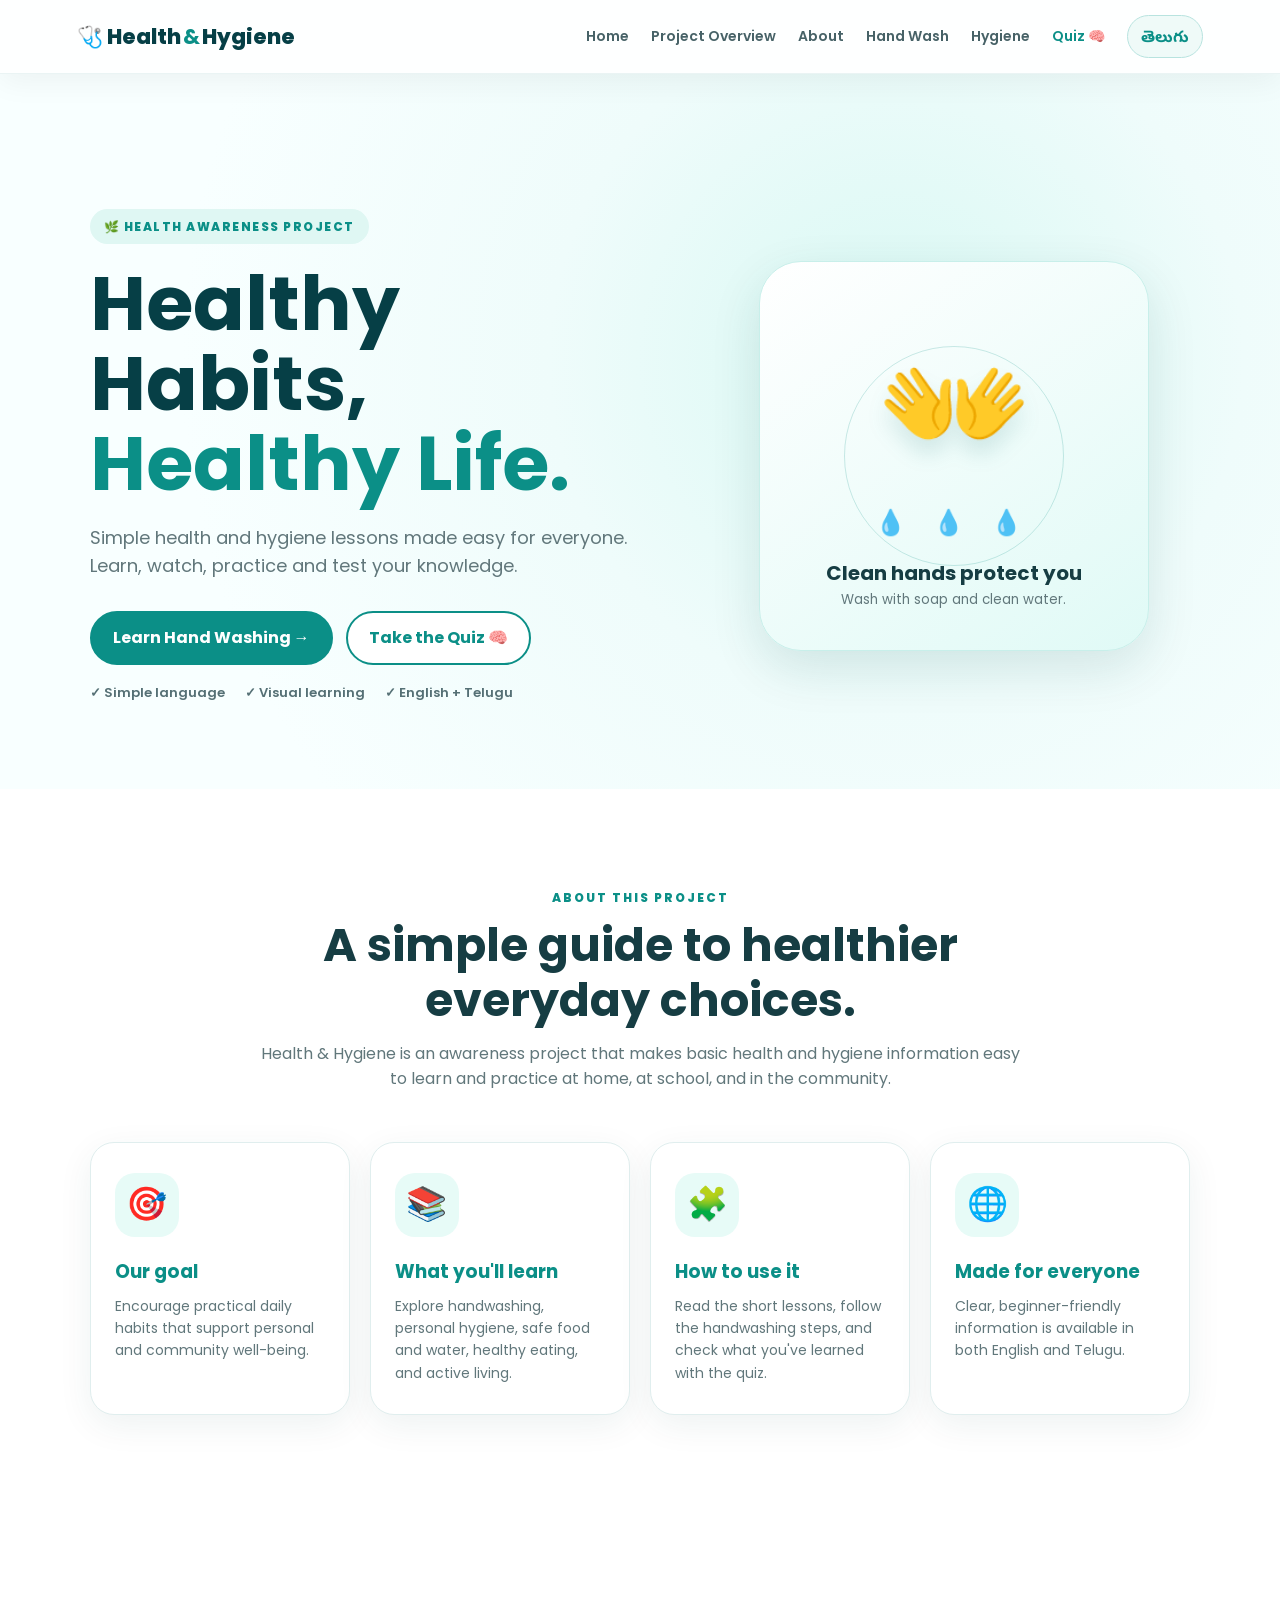
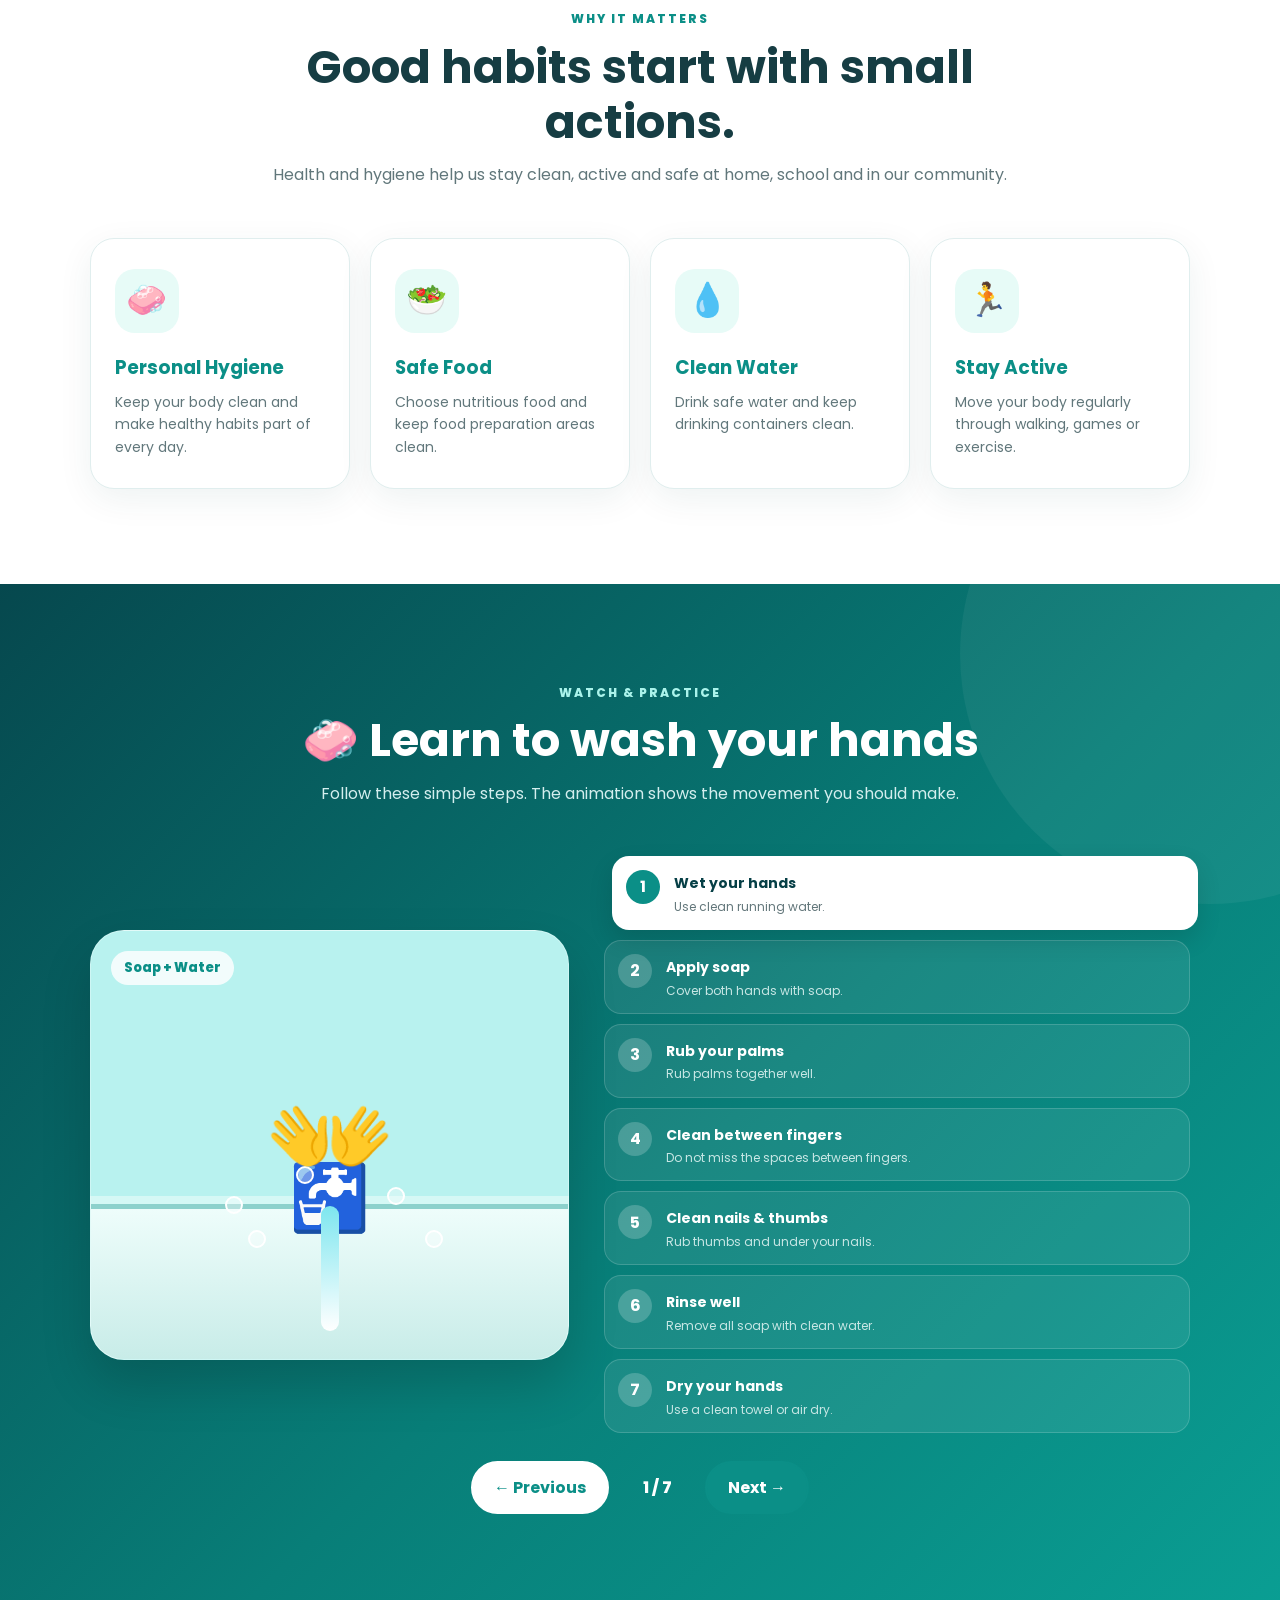
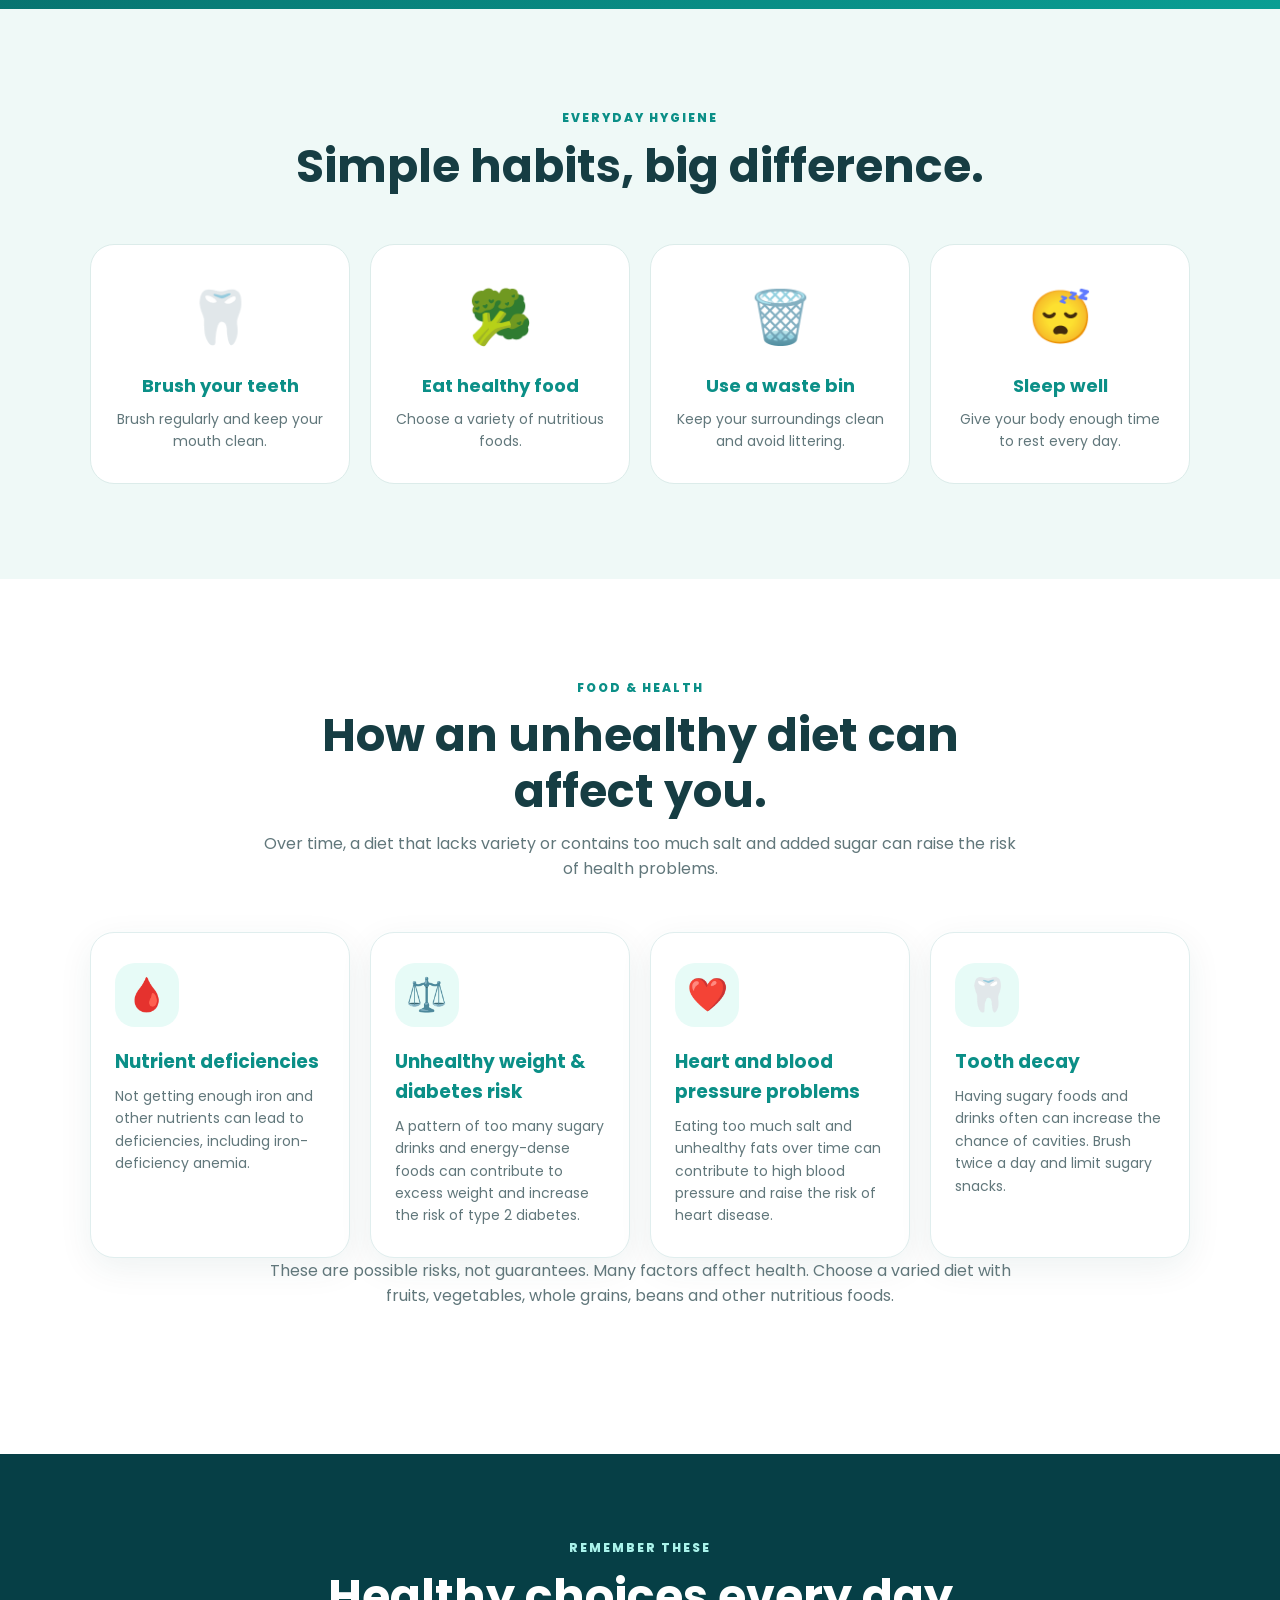
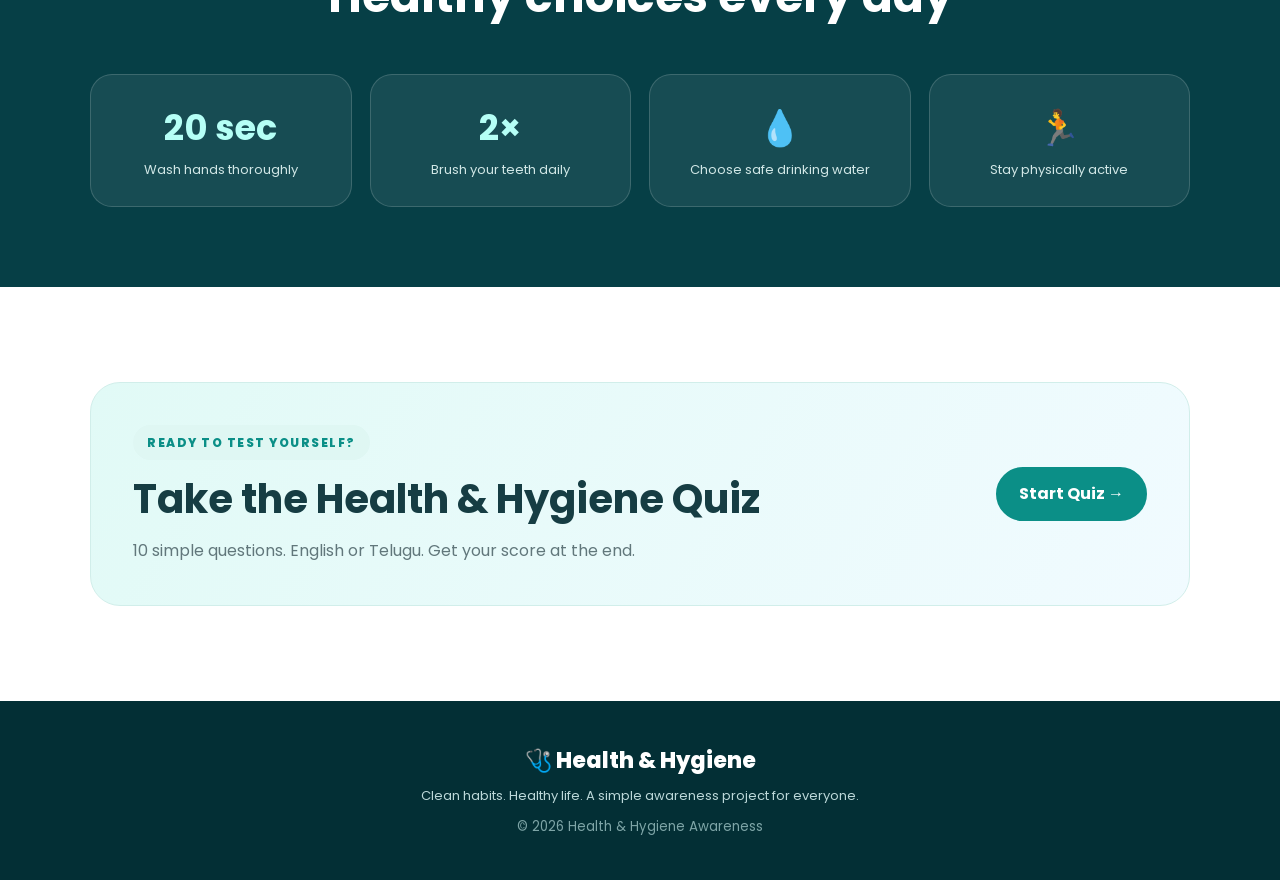
==== commit 066ab76e: "Add project overview and food health section" ====
--- a/index.html
+++ b/index.html
@@ -15,6 +15,7 @@
     <button class="menu-btn" onclick="toggleMenu()" aria-label="Menu">☰</button>
     <nav id="navMenu">
       <a href="#home" data-en="Home" data-te="హోమ్">Home</a>
+      <a href="#overview" data-en="Project Overview" data-te="ప్రాజెక్ట్ పరిచయం">Project Overview</a>
       <a href="#about" data-en="About" data-te="మా గురించి">About</a>
       <a href="#handwash" data-en="Hand Wash" data-te="చేతులు కడుక్కోవడం">Hand Wash</a>
       <a href="#hygiene" data-en="Hygiene" data-te="పరిశుభ్రత">Hygiene</a>
@@ -51,6 +52,20 @@
           <strong data-en="Clean hands protect you" data-te="శుభ్రమైన చేతులు మిమ్మల్ని రక్షిస్తాయి">Clean hands protect you</strong>
           <small data-en="Wash with soap and clean water." data-te="సబ్బు మరియు శుభ్రమైన నీటితో కడుక్కోండి.">Wash with soap and clean water.</small>
         </div>
+      </div>
+    </section>
+
+    <section id="overview" class="section white">
+      <div class="section-heading reveal">
+        <span data-en="ABOUT THIS PROJECT" data-te="ఈ ప్రాజెక్ట్ గురించి">ABOUT THIS PROJECT</span>
+        <h2 data-en="A simple guide to healthier everyday choices." data-te="ప్రతిరోజూ ఆరోగ్యకరమైన ఎంపికలకు సులభమైన మార్గదర్శి.">A simple guide to healthier everyday choices.</h2>
+        <p data-en="Health & Hygiene is an awareness project that makes basic health and hygiene information easy to learn and practice at home, at school, and in the community." data-te="ఆరోగ్యం & పరిశుభ్రత అనేది ప్రాథమిక ఆరోగ్య, పరిశుభ్రత సమాచారాన్ని ఇంట్లో, పాఠశాలలో మరియు సమాజంలో సులభంగా నేర్చుకుని ఆచరించేందుకు రూపొందించిన అవగాహన ప్రాజెక్ట్.">Health & Hygiene is an awareness project that makes basic health and hygiene information easy to learn and practice at home, at school, and in the community.</p>
+      </div>
+      <div class="feature-grid">
+        <article class="feature-card reveal"><div class="icon-box">🎯</div><h3 data-en="Our goal" data-te="మా లక్ష్యం">Our goal</h3><p data-en="Encourage practical daily habits that support personal and community well-being." data-te="వ్యక్తిగత మరియు సమాజ శ్రేయస్సుకు తోడ్పడే ఆచరణాత్మక రోజువారీ అలవాట్లను ప్రోత్సహించడం.">Encourage practical daily habits that support personal and community well-being.</p></article>
+        <article class="feature-card reveal"><div class="icon-box">📚</div><h3 data-en="What you'll learn" data-te="మీరు నేర్చుకునేవి">What you'll learn</h3><p data-en="Explore handwashing, personal hygiene, safe food and water, healthy eating, and active living." data-te="చేతులు కడుక్కోవడం, వ్యక్తిగత పరిశుభ్రత, సురక్షిత ఆహారం మరియు నీరు, ఆరోగ్యకరమైన ఆహారం, చురుకైన జీవనం గురించి తెలుసుకోండి.">Explore handwashing, personal hygiene, safe food and water, healthy eating, and active living.</p></article>
+        <article class="feature-card reveal"><div class="icon-box">🧩</div><h3 data-en="How to use it" data-te="దీన్ని ఎలా ఉపయోగించాలి">How to use it</h3><p data-en="Read the short lessons, follow the handwashing steps, and check what you've learned with the quiz." data-te="చిన్న పాఠాలను చదవండి, చేతులు కడుక్కునే దశలను అనుసరించండి, క్విజ్‌తో మీరు నేర్చుకున్నదాన్ని పరీక్షించుకోండి.">Read the short lessons, follow the handwashing steps, and check what you've learned with the quiz.</p></article>
+        <article class="feature-card reveal"><div class="icon-box">🌐</div><h3 data-en="Made for everyone" data-te="అందరి కోసం">Made for everyone</h3><p data-en="Clear, beginner-friendly information is available in both English and Telugu." data-te="సులభంగా అర్థమయ్యే సమాచారం ఇంగ్లీష్ మరియు తెలుగులో అందుబాటులో ఉంది.">Clear, beginner-friendly information is available in both English and Telugu.</p></article>
       </div>
     </section>
 
@@ -117,6 +132,21 @@
       </div>
     </section>
 
+    <section id="food-health" class="section white">
+      <div class="section-heading reveal">
+        <span data-en="FOOD & HEALTH" data-te="ఆహారం & ఆరోగ్యం">FOOD & HEALTH</span>
+        <h2 data-en="How an unhealthy diet can affect you." data-te="ఆరోగ్యకరంగా లేని ఆహారం మీపై చూపే ప్రభావాలు.">How an unhealthy diet can affect you.</h2>
+        <p data-en="Over time, a diet that lacks variety or contains too much salt and added sugar can raise the risk of health problems." data-te="వైవిధ్యం లేని లేదా ఉప్పు, చక్కెర ఎక్కువగా ఉన్న ఆహారాన్ని దీర్ఘకాలం తీసుకోవడం ఆరోగ్య సమస్యల ప్రమాదాన్ని పెంచవచ్చు.">Over time, a diet that lacks variety or contains too much salt and added sugar can raise the risk of health problems.</p>
+      </div>
+      <div class="feature-grid">
+        <article class="feature-card reveal"><div class="icon-box">🩸</div><h3 data-en="Nutrient deficiencies" data-te="పోషకాల లోపం">Nutrient deficiencies</h3><p data-en="Not getting enough iron and other nutrients can lead to deficiencies, including iron-deficiency anemia." data-te="ఇనుము మరియు ఇతర పోషకాలు తగినంతగా అందకపోతే, ఇనుము లోప రక్తహీనతతో సహా పోషక లోపాలు కలగవచ్చు.">Not getting enough iron and other nutrients can lead to deficiencies, including iron-deficiency anemia.</p></article>
+        <article class="feature-card reveal"><div class="icon-box">⚖️</div><h3 data-en="Unhealthy weight & diabetes risk" data-te="అనారోగ్యకరమైన బరువు & మధుమేహ ప్రమాదం">Unhealthy weight & diabetes risk</h3><p data-en="A pattern of too many sugary drinks and energy-dense foods can contribute to excess weight and increase the risk of type 2 diabetes." data-te="చక్కెర పానీయాలు, అధిక శక్తినిచ్చే ఆహారాలను ఎక్కువగా తీసుకునే అలవాటు అధిక బరువుకు దోహదపడవచ్చు మరియు టైప్ 2 మధుమేహ ప్రమాదాన్ని పెంచవచ్చు.">A pattern of too many sugary drinks and energy-dense foods can contribute to excess weight and increase the risk of type 2 diabetes.</p></article>
+        <article class="feature-card reveal"><div class="icon-box">❤️</div><h3 data-en="Heart and blood pressure problems" data-te="గుండె మరియు రక్తపోటు సమస్యలు">Heart and blood pressure problems</h3><p data-en="Eating too much salt and unhealthy fats over time can contribute to high blood pressure and raise the risk of heart disease." data-te="దీర్ఘకాలం ఎక్కువ ఉప్పు మరియు అనారోగ్యకరమైన కొవ్వులు తీసుకోవడం అధిక రక్తపోటుకు దోహదపడవచ్చు మరియు గుండె జబ్బుల ప్రమాదాన్ని పెంచవచ్చు.">Eating too much salt and unhealthy fats over time can contribute to high blood pressure and raise the risk of heart disease.</p></article>
+        <article class="feature-card reveal"><div class="icon-box">🦷</div><h3 data-en="Tooth decay" data-te="దంత క్షయం">Tooth decay</h3><p data-en="Having sugary foods and drinks often can increase the chance of cavities. Brush twice a day and limit sugary snacks." data-te="తరచుగా చక్కెర ఉన్న ఆహారం, పానీయాలు తీసుకోవడం వల్ల పళ్లలో గారలు ఏర్పడే అవకాశం పెరుగుతుంది. రోజుకు రెండుసార్లు పళ్లు తోముకుని, చక్కెర అల్పాహారాలను తగ్గించండి.">Having sugary foods and drinks often can increase the chance of cavities. Brush twice a day and limit sugary snacks.</p></article>
+      </div>
+      <div class="section-heading reveal"><p data-en="These are possible risks, not guarantees. Many factors affect health. Choose a varied diet with fruits, vegetables, whole grains, beans and other nutritious foods." data-te="ఇవి సంభవించే ప్రమాదాలు మాత్రమే, ఖచ్చితంగా వస్తాయని కాదు. ఆరోగ్యంపై అనేక అంశాలు ప్రభావం చూపుతాయి. పండ్లు, కూరగాయలు, తృణధాన్యాలు, పప్పులు మరియు ఇతర పోషకమైన ఆహారాలతో కూడిన వైవిధ్యమైన ఆహారాన్ని ఎంచుకోండి.">These are possible risks, not guarantees. Many factors affect health. Choose a varied diet with fruits, vegetables, whole grains, beans and other nutritious foods.</p></div>
+    </section>
+
     <section class="facts">
       <div class="section-heading light reveal">
         <span data-en="REMEMBER THESE" data-te="ఇవి గుర్తుంచుకోండి">REMEMBER THESE</span>
--- a/style.css
+++ b/style.css
@@ -1,1104 +1,25 @@
-/* ================= GENERAL ================= */
+@import url('https://fonts.googleapis.com/css2?family=Noto+Sans+Telugu:wght@400;500;600;700;800&family=Poppins:wght@400;500;600;700;800&display=swap');
 
-* {
-    margin: 0;
-    padding: 0;
-    box-sizing: border-box;
-    scroll-behavior: smooth;
-}
-
-body {
-    font-family: Arial, Helvetica, sans-serif;
-
-    color: #263238;
-
-    background: #f7fbfc;
-
-    line-height: 1.6;
-}
-
-a {
-    text-decoration: none;
-}
-
-button {
-    font-family: inherit;
-}
-
-
-/* ================= NAVBAR ================= */
-
-.navbar {
-    height: 72px;
-
-    padding: 0 6%;
-
-    display: flex;
-
-    align-items: center;
-
-    justify-content: space-between;
-
-    background: white;
-
-    position: sticky;
-
-    top: 0;
-
-    z-index: 1000;
-
-    box-shadow:
-        0 2px 15px rgba(0, 0, 0, 0.08);
-}
-
-
-.logo {
-    font-size: 23px;
-
-    font-weight: 800;
-
-    color: #087f8c;
-}
-
-
-.logo span {
-    color: #22a699;
-}
-
-
-.navbar nav {
-    display: flex;
-
-    gap: 22px;
-
-    align-items: center;
-}
-
-
-.navbar nav a {
-    color: #37474f;
-
-    font-size: 14px;
-
-    font-weight: 600;
-
-    transition: 0.3s;
-}
-
-
-.navbar nav a:hover {
-    color: #087f8c;
-}
-
-
-.menu-btn {
-    display: none;
-
-    border: none;
-
-    background: transparent;
-
-    font-size: 28px;
-
-    cursor: pointer;
-}
-
-
-/* ================= HERO ================= */
-
-.hero {
-
-    min-height: 600px;
-
-    padding: 80px 8%;
-
-    display: flex;
-
-    justify-content: center;
-
-    align-items: center;
-
-    text-align: center;
-
-    background:
-        linear-gradient(
-            120deg,
-            #e9fbf8,
-            #f5fcff
-        );
-}
-
-
-.hero-content {
-    max-width: 800px;
-
-    margin: auto;
-}
-
-
-.hero-tag {
-
-    display: inline-block;
-
-    padding: 8px 15px;
-
-    border-radius: 20px;
-
-    background: #d7f5ef;
-
-    color: #087f8c;
-
-    font-size: 12px;
-
-    font-weight: bold;
-
-    letter-spacing: 1px;
-}
-
-
-.hero h1 {
-
-    margin: 20px 0;
-
-    font-size: clamp(45px, 7vw, 75px);
-
-    line-height: 1.05;
-
-    color: #173f46;
-}
-
-
-.hero h1 span {
-
-    color: #0b9b8d;
-}
-
-
-.hero p {
-
-    max-width: 650px;
-
-    margin: 0 auto 30px;
-
-    font-size: 18px;
-
-    color: #607d85;
-}
-
-
-.hero-buttons {
-
-    display: flex;
-
-    justify-content: center;
-
-    gap: 15px;
-
-    flex-wrap: wrap;
-}
-
-
-.primary-btn,
-.secondary-btn {
-
-    display: inline-block;
-
-    padding: 13px 24px;
-
-    border-radius: 30px;
-
-    font-weight: bold;
-
-    cursor: pointer;
-
-    transition: 0.3s;
-}
-
-
-.primary-btn {
-
-    background: #087f8c;
-
-    color: white;
-
-    border: 2px solid #087f8c;
-}
-
-
-.primary-btn:hover {
-
-    background: #05636d;
-
-    border-color: #05636d;
-
-    transform: translateY(-2px);
-}
-
-
-.secondary-btn {
-
-    border: 2px solid #087f8c;
-
-    color: #087f8c;
-
-    background: white;
-}
-
-
-.secondary-btn:hover {
-
-    background: #087f8c;
-
-    color: white;
-
-    transform: translateY(-2px);
-}
-
-
-/* ================= COMMON SECTIONS ================= */
-
-section {
-
-    padding: 90px 8%;
-}
-
-
-.section-heading {
-
-    text-align: center;
-
-    max-width: 750px;
-
-    margin: 0 auto 50px;
-}
-
-
-.section-heading > span {
-
-    color: #0b9b8d;
-
-    font-size: 12px;
-
-    font-weight: bold;
-
-    letter-spacing: 2px;
-}
-
-
-.section-heading h2 {
-
-    margin: 10px 0;
-
-    color: #173f46;
-
-    font-size: clamp(30px, 4vw, 45px);
-
-    line-height: 1.2;
-}
-
-
-.section-heading p {
-
-    color: #607d85;
-}
-
-
-/* ================= ABOUT ================= */
-
-.about {
-
-    background: white;
-}
-
-.feature-grid {
-    display: grid;
-    grid-template-columns: repeat(4, 1fr);
-    gap: 25px;
-    max-width: 1100px;
-    margin: 40px auto;
-}
-
-.feature-card {
-    background: white;
-    padding: 35px 25px;
-    border-radius: 20px;
-    text-align: center;
-    border: 1px solid #e2eeee;
-    box-shadow: 0 8px 25px rgba(0, 80, 80, 0.08);
-    transition: 0.3s;
-}
-
-.feature-card:hover {
-    transform: translateY(-8px);
-}
-
-.feature-icon {
-    font-size: 50px;
-    margin-bottom: 15px;
-}
-
-.feature-card h3 {
-    color: #087e8b;
-    font-size: 22px;
-    margin-bottom: 12px;
-}
-
-.feature-card p {
-    color: #555;
-    line-height: 1.6;
-}
-
-/* ================= HYGIENE ================= */
-
-.hygiene-section {
-
-    background: #f3faf9;
-}
-
-
-.hygiene-grid {
-
-    max-width: 1150px;
-
-    margin: auto;
-
-    display: grid;
-
-    grid-template-columns:
-        repeat(2, 1fr);
-
-    gap: 30px;
-}
-
-
-.hygiene-card {
-
-    background: white;
-
-    border-radius: 20px;
-
-    overflow: hidden;
-
-    box-shadow:
-        0 8px 30px rgba(0, 0, 0, 0.06);
-
-    transition: 0.3s;
-}
-
-
-.hygiene-card:hover {
-
-    transform: translateY(-7px);
-
-    box-shadow:
-        0 15px 40px rgba(0, 0, 0, 0.10);
-}
-
-
-.hygiene-image {
-
-    height: 230px;
-
-    display: flex;
-
-    align-items: center;
-
-    justify-content: center;
-
-    font-size: 90px;
-}
-
-
-.hand-image {
-
-    background:
-        linear-gradient(
-            135deg,
-            #d9f8f3,
-            #bcece5
-        );
-}
-
-
-.oral-image {
-
-    background:
-        linear-gradient(
-            135deg,
-            #e9f3ff,
-            #cde5ff
-        );
-}
-
-
-.food-image {
-
-    background:
-        linear-gradient(
-            135deg,
-            #fff4d6,
-            #ffe5a3
-        );
-}
-
-
-.exercise-image {
-
-    background:
-        linear-gradient(
-            135deg,
-            #eee5ff,
-            #d8c4ff
-        );
-}
-
-
-.hygiene-content {
-
-    padding: 25px;
-}
-
-
-.hygiene-content h3 {
-
-    color: #087f8c;
-
-    margin-bottom: 8px;
-
-    font-size: 21px;
-}
-
-
-/* ================= STATISTICS ================= */
-
-.statistics {
-
-    background:
-        linear-gradient(
-            135deg,
-            #075e68,
-            #087f8c
-        );
-}
-
-
-.light h2,
-.light p {
-
-    color: white;
-}
-
-
-.light > span {
-
-    color: #a8f0e8;
-}
-
-
-.stats-grid {
-
-    max-width: 1100px;
-
-    margin: auto;
-
-    display: grid;
-
-    grid-template-columns:
-        repeat(4, 1fr);
-
-    gap: 20px;
-}
-
-
-.stat-box {
-
-    padding: 30px 20px;
-
-    text-align: center;
-
-    background:
-        rgba(255, 255, 255, 0.12);
-
-    border:
-        1px solid rgba(255, 255, 255, 0.2);
-
-    border-radius: 20px;
-
-    color: white;
-
-    transition: 0.3s;
-}
-
-
-.stat-box:hover {
-
-    transform: translateY(-5px);
-
-    background:
-        rgba(255, 255, 255, 0.18);
-}
-
-
-.stat-number {
-
-    font-size: 38px;
-
-    font-weight: 800;
-
-    margin-bottom: 8px;
-}
-
-
-.stat-box p {
-
-    color: #d8eeee;
-
-    font-size: 14px;
-}
-
-
-/* ================= TIPS ================= */
-
-.tips {
-
-    background: white;
-}
-
-
-.tips-grid {
-
-    max-width: 1100px;
-
-    margin: auto;
-
-    display: grid;
-
-    grid-template-columns:
-        repeat(4, 1fr);
-
-    gap: 20px;
-}
-
-
-.tip {
-
-    padding: 30px;
-
-    border-radius: 18px;
-
-    background: #f4faf9;
-
-    text-align: center;
-
-    transition: 0.3s;
-}
-
-
-.tip:hover {
-
-    transform: translateY(-6px);
-
-    box-shadow:
-        0 10px 25px rgba(0, 0, 0, 0.07);
-}
-
-
-.tip span {
-
-    font-size: 40px;
-}
-
-
-.tip h3 {
-
-    margin: 10px 0;
-
-    color: #087f8c;
-}
-
-
-/* ================= QUIZ ================= */
-
-.quiz-section {
-
-    background: #eef9f8;
-}
-
-
-.quiz-container {
-
-    max-width: 850px;
-
-    margin: auto;
-
-    background: white;
-
-    padding: 35px;
-
-    border-radius: 20px;
-
-    box-shadow:
-        0 10px 40px rgba(0, 0, 0, 0.08);
-}
-
-
-.question {
-
-    padding: 20px 0;
-
-    border-bottom:
-        1px solid #e6eeee;
-}
-
-
-.question h3 {
-
-    color: #174b53;
-
-    margin-bottom: 12px;
-}
-
-
-.question label {
-
-    display: block;
-
-    padding: 10px;
-
-    border-radius: 8px;
-
-    cursor: pointer;
-
-    transition: 0.2s;
-}
-
-
-.question label:hover {
-
-    background: #eef9f8;
-}
-
-
-.question input {
-
-    margin-right: 8px;
-}
-
-
-.quiz-buttons {
-
-    display: flex;
-
-    justify-content: center;
-
-    align-items: center;
-
-    gap: 15px;
-
-    margin-top: 30px;
-
-    flex-wrap: wrap;
-}
-
-
-.quiz-btn {
-
-    padding: 14px 30px;
-
-    border: 2px solid #087f8c;
-
-    border-radius: 30px;
-
-    background: #087f8c;
-
-    color: white;
-
-    font-size: 16px;
-
-    font-weight: bold;
-
-    cursor: pointer;
-
-    transition: 0.3s;
-}
-
-
-.quiz-btn:hover {
-
-    background: #05636d;
-
-    border-color: #05636d;
-}
-
-
-.reset-btn {
-
-    padding: 14px 30px;
-
-    border: 2px solid #087f8c;
-
-    border-radius: 30px;
-
-    background: white;
-
-    color: #087f8c;
-
-    font-size: 16px;
-
-    font-weight: bold;
-
-    cursor: pointer;
-
-    transition: 0.3s;
-}
-
-
-.reset-btn:hover {
-
-    background: #087f8c;
-
-    color: white;
-}
-
-
-#result {
-
-    margin-top: 25px;
-
-    text-align: center;
-
-    font-size: 22px;
-
-    font-weight: bold;
-
-    color: #087f8c;
-}
-
-
-/* ================= FEEDBACK ================= */
-
-.feedback {
-
-    background: white;
-}
-
-
-form {
-
-    max-width: 600px;
-
-    margin: auto;
-
-    display: flex;
-
-    flex-direction: column;
-
-    gap: 15px;
-}
-
-
-form input,
-form textarea {
-
-    padding: 15px;
-
-    border:
-        1px solid #d5e2e4;
-
-    border-radius: 10px;
-
-    font-family: inherit;
-
-    font-size: 15px;
-
-    outline: none;
-}
-
-
-form input:focus,
-form textarea:focus {
-
-    border-color: #087f8c;
-
-    box-shadow:
-        0 0 0 3px rgba(8, 127, 140, 0.08);
-}
-
-
-form button {
-
-    align-self: center;
-}
-
-
-#feedbackMessage {
-
-    text-align: center;
-
-    margin-top: 20px;
-
-    color: #087f8c;
-
-    font-weight: bold;
-}
-
-
-/* ================= FOOTER ================= */
-
-footer {
-
-    padding: 45px 20px;
-
-    background: #063f46;
-
-    color: white;
-
-    text-align: center;
-}
-
-
-.footer-logo {
-
-    font-size: 24px;
-
-    font-weight: bold;
-
-    margin-bottom: 10px;
-}
-
-
-footer p {
-
-    color: #c7dfe2;
-}
-
-
-.copyright {
-
-    margin-top: 15px;
-
-    font-size: 13px;
-}
-
-
-/* ================= TABLET ================= */
-
-@media (max-width: 900px) {
-
-    .feature-grid {
-
-        grid-template-columns:
-            repeat(2, 1fr);
-    }
-
-
-    .stats-grid {
-
-        grid-template-columns:
-            repeat(2, 1fr);
-    }
-
-
-    .tips-grid {
-
-        grid-template-columns:
-            repeat(2, 1fr);
-    }
-
-}
-
-
-/* ================= MOBILE ================= */
-
-@media (max-width: 650px) {
-
-    .navbar {
-
-        height: 65px;
-
-        padding: 0 5%;
-    }
-
-
-    .logo {
-
-        font-size: 18px;
-    }
-
-
-    .menu-btn {
-
-        display: block;
-    }
-
-
-    .navbar nav {
-
-        display: none;
-
-        position: absolute;
-
-        top: 65px;
-
-        left: 0;
-
-        width: 100%;
-
-        padding: 20px;
-
-        background: white;
-
-        flex-direction: column;
-
-        gap: 10px;
-
-        box-shadow:
-            0 10px 20px rgba(0, 0, 0, 0.1);
-    }
-
-
-    .navbar nav.active {
-
-        display: flex;
-    }
-
-
-    .navbar nav a {
-
-        text-align: center;
-
-        padding: 8px;
-    }
-
-
-    section {
-
-        padding: 65px 5%;
-    }
-
-
-    .hero {
-
-        min-height: 550px;
-
-        padding:
-            60px 5%;
-    }
-
-
-    .hero h1 {
-
-        font-size: 45px;
-    }
-
-
-    .hero p {
-
-        font-size: 16px;
-    }
-
-
-    .hero-buttons {
-
-        flex-direction: column;
-
-        align-items: stretch;
-    }
-
-
-    .primary-btn,
-    .secondary-btn {
-
-        width: 100%;
-
-        text-align: center;
-    }
-
-
-    .feature-grid,
-    .hygiene-grid,
-    .stats-grid,
-    .tips-grid {
-
-        grid-template-columns: 1fr;
-    }
-
-
-    .section-heading {
-
-        margin-bottom: 35px;
-    }
-
-
-    .section-heading h2 {
-
-        font-size: 30px;
-    }
-
-
-    .hygiene-image {
-
-        height: 200px;
-
-        font-size: 75px;
-    }
-
-
-    .quiz-container {
-
-        padding: 20px;
-    }
-
-
-    .question {
-
-        padding: 18px 0;
-    }
-
-
-    .question h3 {
-
-        font-size: 17px;
-    }
-
-
-    .question label {
-
-        font-size: 14px;
-
-        padding: 12px 8px;
-    }
-
-
-    .quiz-buttons {
-
-        flex-direction: column;
-
-        align-items: stretch;
-    }
-
-
-    .quiz-btn,
-    .reset-btn {
-
-        width: 100%;
-    }
-    @media (max-width: 900px) {
-    .feature-grid {
-        grid-template-columns: repeat(2, 1fr);
-        padding: 0 20px;
-    }
-}
-
-@media (max-width: 600px) {
-    .feature-grid {
-        grid-template-columns: 1fr;
-        padding: 0 15px;
-    }
-
-    .feature-card {
-        padding: 30px 20px;
-    }
-}
-
-}+:root{--teal:#0b8f87;--teal2:#12b8aa;--deep:#063f46;--mint:#e7fbf7;--ink:#163d43;--muted:#61777b;--white:#fff;--shadow:0 18px 50px rgba(0,75,78,.12)}
+*{box-sizing:border-box;margin:0;padding:0;scroll-behavior:smooth}
+body{font-family:Poppins,"Noto Sans Telugu",Arial,sans-serif;color:var(--ink);background:#f4fbfb;line-height:1.6;overflow-x:hidden}
+button,a{font:inherit}a{text-decoration:none;color:inherit}
+.water-bg{position:fixed;inset:0;pointer-events:none;overflow:hidden;z-index:-1}.water-bg span{position:absolute;border-radius:50%;background:rgba(18,184,170,.07);animation:drift 16s infinite ease-in-out}.water-bg span:nth-child(1){width:180px;height:180px;left:4%;top:20%}.water-bg span:nth-child(2){width:120px;height:120px;right:8%;top:10%;animation-delay:-4s}.water-bg span:nth-child(3){width:260px;height:260px;right:-70px;bottom:10%;animation-delay:-8s}.water-bg span:nth-child(4){width:100px;height:100px;left:30%;bottom:5%;animation-delay:-12s}.water-bg span:nth-child(5){width:80px;height:80px;left:65%;top:40%;animation-delay:-6s}
+@keyframes drift{50%{transform:translate(25px,-35px) scale(1.12)}}
+.navbar{height:74px;position:sticky;top:0;z-index:100;background:rgba(255,255,255,.9);backdrop-filter:blur(16px);display:flex;align-items:center;justify-content:space-between;padding:0 6%;border-bottom:1px solid rgba(7,110,110,.08);box-shadow:0 8px 30px rgba(0,0,0,.05)}
+.logo{font-size:21px;font-weight:800;color:var(--deep);white-space:nowrap}.logo b{color:var(--teal);padding:0 2px}.navbar nav{display:flex;align-items:center;gap:22px}.navbar nav a{font-size:14px;font-weight:600;color:#476267;transition:.25s}.navbar nav a:hover{color:var(--teal)}.quiz-link{color:var(--teal)!important}.lang-btn{border:1px solid #b8e3df;background:#effaf8;color:var(--teal);padding:8px 13px;border-radius:22px;font-weight:700;cursor:pointer}.menu-btn{display:none;border:0;background:none;font-size:27px}
+.hero{min-height:680px;padding:85px 7%;display:grid;grid-template-columns:1.1fr .9fr;gap:50px;align-items:center;position:relative;background:radial-gradient(circle at 70% 40%,#d8f8f3 0,#effcfb 35%,#f8ffff 72%)}
+.hero-content{max-width:750px}.hero-tag,.eyebrow{display:inline-block;color:var(--teal);font-size:12px;font-weight:800;letter-spacing:1.5px;background:#dff7f3;padding:8px 14px;border-radius:30px}.hero h1{font-size:clamp(42px,6vw,76px);line-height:1.05;margin:20px 0;color:var(--deep)}.hero h1 span{color:var(--teal)}.hero p{font-size:18px;color:var(--muted);max-width:650px}.hero-actions{display:flex;gap:13px;flex-wrap:wrap;margin:30px 0 18px}.btn{display:inline-flex;justify-content:center;align-items:center;border-radius:30px;padding:12px 21px;font-weight:700;cursor:pointer;border:2px solid var(--teal);transition:.25s}.btn.primary{background:var(--teal);color:#fff}.btn.primary:hover{background:#08756e;transform:translateY(-3px);box-shadow:0 12px 25px rgba(11,143,135,.25)}.btn.secondary{background:#fff;color:var(--teal)}.btn.secondary:hover{background:var(--mint);transform:translateY(-3px)}.trust-row{display:flex;gap:20px;flex-wrap:wrap;color:#557075;font-size:13px;font-weight:600}
+.hero-visual{display:flex;justify-content:center}.health-card{width:min(390px,90vw);height:390px;border-radius:42px;background:linear-gradient(145deg,#fff,#e0faf6);box-shadow:var(--shadow);display:flex;flex-direction:column;align-items:center;justify-content:center;position:relative;border:1px solid #c8efea}.floating{animation:float 4s ease-in-out infinite}.pulse-ring{position:absolute;width:220px;height:220px;border:1px solid rgba(11,143,135,.2);border-radius:50%;animation:pulse 2.5s infinite}.big-hand{font-size:125px;filter:drop-shadow(0 15px 10px rgba(0,100,100,.12));animation:handwave 2.2s ease-in-out infinite}.water-drops{font-size:25px;letter-spacing:10px;animation:drops 1.5s infinite}.health-card strong{font-size:20px;margin-top:14px}.health-card small{color:var(--muted)}
+@keyframes float{50%{transform:translateY(-12px)}}@keyframes pulse{50%{transform:scale(1.18);opacity:.3}}@keyframes handwave{50%{transform:rotate(-5deg) translateY(-5px)}}@keyframes drops{50%{transform:translateY(8px);opacity:.55}}
+.section{padding:95px 7%}.white{background:#fff}.soft{background:#eff9f7}.section-heading{text-align:center;max-width:760px;margin:0 auto 50px}.section-heading>span{font-size:12px;letter-spacing:2px;font-weight:800;color:var(--teal)}.section-heading h2{font-size:clamp(30px,4vw,46px);line-height:1.2;margin:9px 0 12px}.section-heading p{color:var(--muted)}
+.feature-grid{max-width:1150px;margin:auto;display:grid;grid-template-columns:repeat(4,1fr);gap:20px}.feature-card{padding:30px 24px;border:1px solid #e0eeee;border-radius:24px;background:#fff;box-shadow:0 10px 35px rgba(0,70,75,.07);transition:.3s}.feature-card:hover{transform:translateY(-8px);box-shadow:0 18px 45px rgba(0,70,75,.12)}.icon-box{width:64px;height:64px;border-radius:20px;background:var(--mint);display:grid;place-items:center;font-size:33px;margin-bottom:20px}.feature-card h3{margin-bottom:8px;color:var(--teal)}.feature-card p,.hygiene-card p{color:var(--muted);font-size:14px}
+.hand-section{padding:95px 7%;background:linear-gradient(135deg,#06484e,#087e78 55%,#0a9e93);color:#fff;position:relative;overflow:hidden}.hand-section:before{content:"";position:absolute;width:500px;height:500px;border-radius:50%;background:rgba(255,255,255,.05);right:-180px;top:-180px}.light h2{color:#fff}.light p{color:#d4eeee}.light>span{color:#aaf3eb}.wash-layout{max-width:1100px;margin:auto;display:grid;grid-template-columns:.9fr 1.1fr;gap:35px;align-items:center}.wash-animation{height:430px;border-radius:34px;background:linear-gradient(#b8f2ef 0 62%,#d5f8f5 62%);position:relative;overflow:hidden;border:1px solid rgba(255,255,255,.3);box-shadow:0 25px 50px rgba(0,0,0,.16)}.sink{position:absolute;left:0;right:0;bottom:0;height:155px;background:linear-gradient(#eefdfb,#c8ece8);border-top:5px solid #8dd1cc}.tap{font-size:65px;position:absolute;left:50%;top:-63px;transform:translateX(-50%)}.stream{position:absolute;width:18px;height:125px;left:50%;top:-3px;transform:translateX(-50%);background:linear-gradient(#7de6ef,#fff);border-radius:20px;animation:water 1s infinite}.hands{position:absolute;left:50%;top:48%;transform:translate(-50%,-50%);font-size:105px;z-index:2;animation:washmotion 2.2s infinite}.wash-animation.step-0 .hands{animation:washmotion 1.4s infinite}.wash-animation.step-1 .hands{animation:soapmotion 1.3s infinite}.wash-animation.step-2 .hands{animation:rubmotion 1s infinite}.wash-animation.step-3 .hands{animation:fingermotion 1.1s infinite}.wash-animation.step-4 .hands{animation:thumbmotion 1.1s infinite}.wash-animation.step-5 .hands{animation:rinsemotion 1.2s infinite}.wash-animation.step-6 .hands{animation:drymotion 1.4s infinite}.soap-bubbles i{position:absolute;width:18px;height:18px;border:2px solid #fff;border-radius:50%;background:rgba(255,255,255,.35);animation:bubble 2.2s infinite}.soap-bubbles i:nth-child(1){left:28%;top:62%}.soap-bubbles i:nth-child(2){left:62%;top:60%;animation-delay:.4s}.soap-bubbles i:nth-child(3){left:43%;top:55%;animation-delay:.8s}.soap-bubbles i:nth-child(4){left:70%;top:70%;animation-delay:1.1s}.soap-bubbles i:nth-child(5){left:33%;top:70%;animation-delay:1.4s}.wash-label{position:absolute;left:20px;top:20px;background:rgba(255,255,255,.82);color:var(--teal);font-weight:800;border-radius:20px;padding:7px 13px;font-size:13px}.wash-steps{display:grid;gap:10px}.step{display:flex;gap:14px;align-items:flex-start;padding:13px;border:1px solid rgba(255,255,255,.16);border-radius:17px;background:rgba(255,255,255,.08);transition:.3s}.step.active{background:#fff;color:var(--deep);transform:translateX(8px);box-shadow:0 10px 25px rgba(0,0,0,.12)}.step b{width:34px;height:34px;border-radius:50%;display:grid;place-items:center;background:rgba(255,255,255,.2);flex:0 0 auto}.step.active b{background:var(--teal);color:#fff}.step strong{font-size:14px}.step p{font-size:12px;margin-top:1px;color:#c8e7e5}.step.active p{color:#63777b}.wash-controls{max-width:700px;margin:28px auto 0;display:flex;justify-content:center;align-items:center;gap:18px}.wash-controls #stepCounter{font-weight:800;min-width:60px;text-align:center}.light-btn{background:rgba(255,255,255,.12);border-color:#fff;color:#fff}.light-btn:hover{background:#fff;color:var(--teal)}
+@keyframes water{50%{opacity:.45;transform:translateX(-50%) scaleX(.7)}}@keyframes bubble{0%{transform:translateY(30px) scale(.6);opacity:0}30%{opacity:1}100%{transform:translateY(-150px) scale(1.1);opacity:0}}@keyframes washmotion{50%{transform:translate(-50%,-50%) rotate(-7deg) translateX(13px)}}@keyframes soapmotion{50%{transform:translate(-50%,-50%) rotate(8deg) scale(1.06)}}@keyframes rubmotion{50%{transform:translate(-55%,-50%) rotate(-8deg) scale(.97)}}@keyframes fingermotion{50%{transform:translate(-50%,-53%) rotate(12deg)}}@keyframes thumbmotion{50%{transform:translate(-48%,-50%) rotate(-12deg)}}@keyframes rinsemotion{50%{transform:translate(-50%,-45%) scale(1.04)}}@keyframes drymotion{50%{transform:translate(-50%,-55%) rotate(6deg)}}
+.hygiene-grid{max-width:1100px;margin:auto;display:grid;grid-template-columns:repeat(4,1fr);gap:20px}.hygiene-card{background:#fff;border-radius:24px;padding:30px 22px;text-align:center;border:1px solid #dcecea;transition:.3s}.hygiene-card:hover{transform:translateY(-7px);box-shadow:var(--shadow)}.hygiene-icon{font-size:52px;margin-bottom:14px}.hygiene-card h3{font-size:18px;color:var(--teal);margin-bottom:7px}
+.facts{padding:80px 7%;background:var(--deep)}.fact-grid{max-width:1100px;margin:auto;display:grid;grid-template-columns:repeat(4,1fr);gap:18px}.fact{padding:25px;text-align:center;border:1px solid rgba(255,255,255,.16);border-radius:22px;background:rgba(255,255,255,.07);color:#fff}.fact strong{display:block;font-size:35px;color:#b5fff6}.fact span{display:block;color:#d1e7e6;font-size:13px;margin-top:4px}
+.cta{background:#fff}.cta-card{max-width:1100px;margin:auto;border-radius:30px;padding:42px;display:flex;align-items:center;justify-content:space-between;gap:25px;background:linear-gradient(120deg,#e1faf6,#f1fbff);border:1px solid #d1eeea}.cta-card h2{font-size:clamp(25px,4vw,40px);margin:7px 0}.cta-card p{color:var(--muted)}
+footer{background:#032f35;color:#fff;text-align:center;padding:42px 20px}.footer-logo{font-size:22px;font-weight:800;margin-bottom:7px}footer p{color:#bcd8d9;font-size:13px}footer small{display:block;color:#7ea5a7;margin-top:10px}
+.reveal{opacity:0;transform:translateY(25px);transition:.7s ease}.reveal.visible{opacity:1;transform:none}
+@media(max-width:950px){.feature-grid,.hygiene-grid,.fact-grid{grid-template-columns:repeat(2,1fr)}.hero{grid-template-columns:1fr;text-align:center}.hero p{margin:auto}.hero-actions,.trust-row{justify-content:center}.wash-layout{grid-template-columns:1fr}.wash-animation{max-width:650px;width:100%;margin:auto}}
+@media(max-width:650px){.navbar{height:66px;padding:0 5%}.menu-btn{display:block}.navbar nav{display:none;position:absolute;left:0;right:0;top:66px;background:#fff;padding:18px;flex-direction:column;box-shadow:0 12px 30px rgba(0,0,0,.08)}.navbar nav.active{display:flex}.navbar nav a{padding:5px}.logo{font-size:17px}.hero{padding:65px 5%;min-height:640px}.hero h1{font-size:43px}.health-card{height:330px}.big-hand{font-size:95px}.section,.hand-section,.facts{padding:70px 5%}.feature-grid,.hygiene-grid,.fact-grid{grid-template-columns:1fr}.wash-animation{height:360px}.hands{font-size:82px}.step.active{transform:none}.cta-card{flex-direction:column;align-items:flex-start;padding:28px}.cta-card .btn{width:100%}.wash-controls{gap:9px}.wash-controls .btn{padding:10px 14px}}
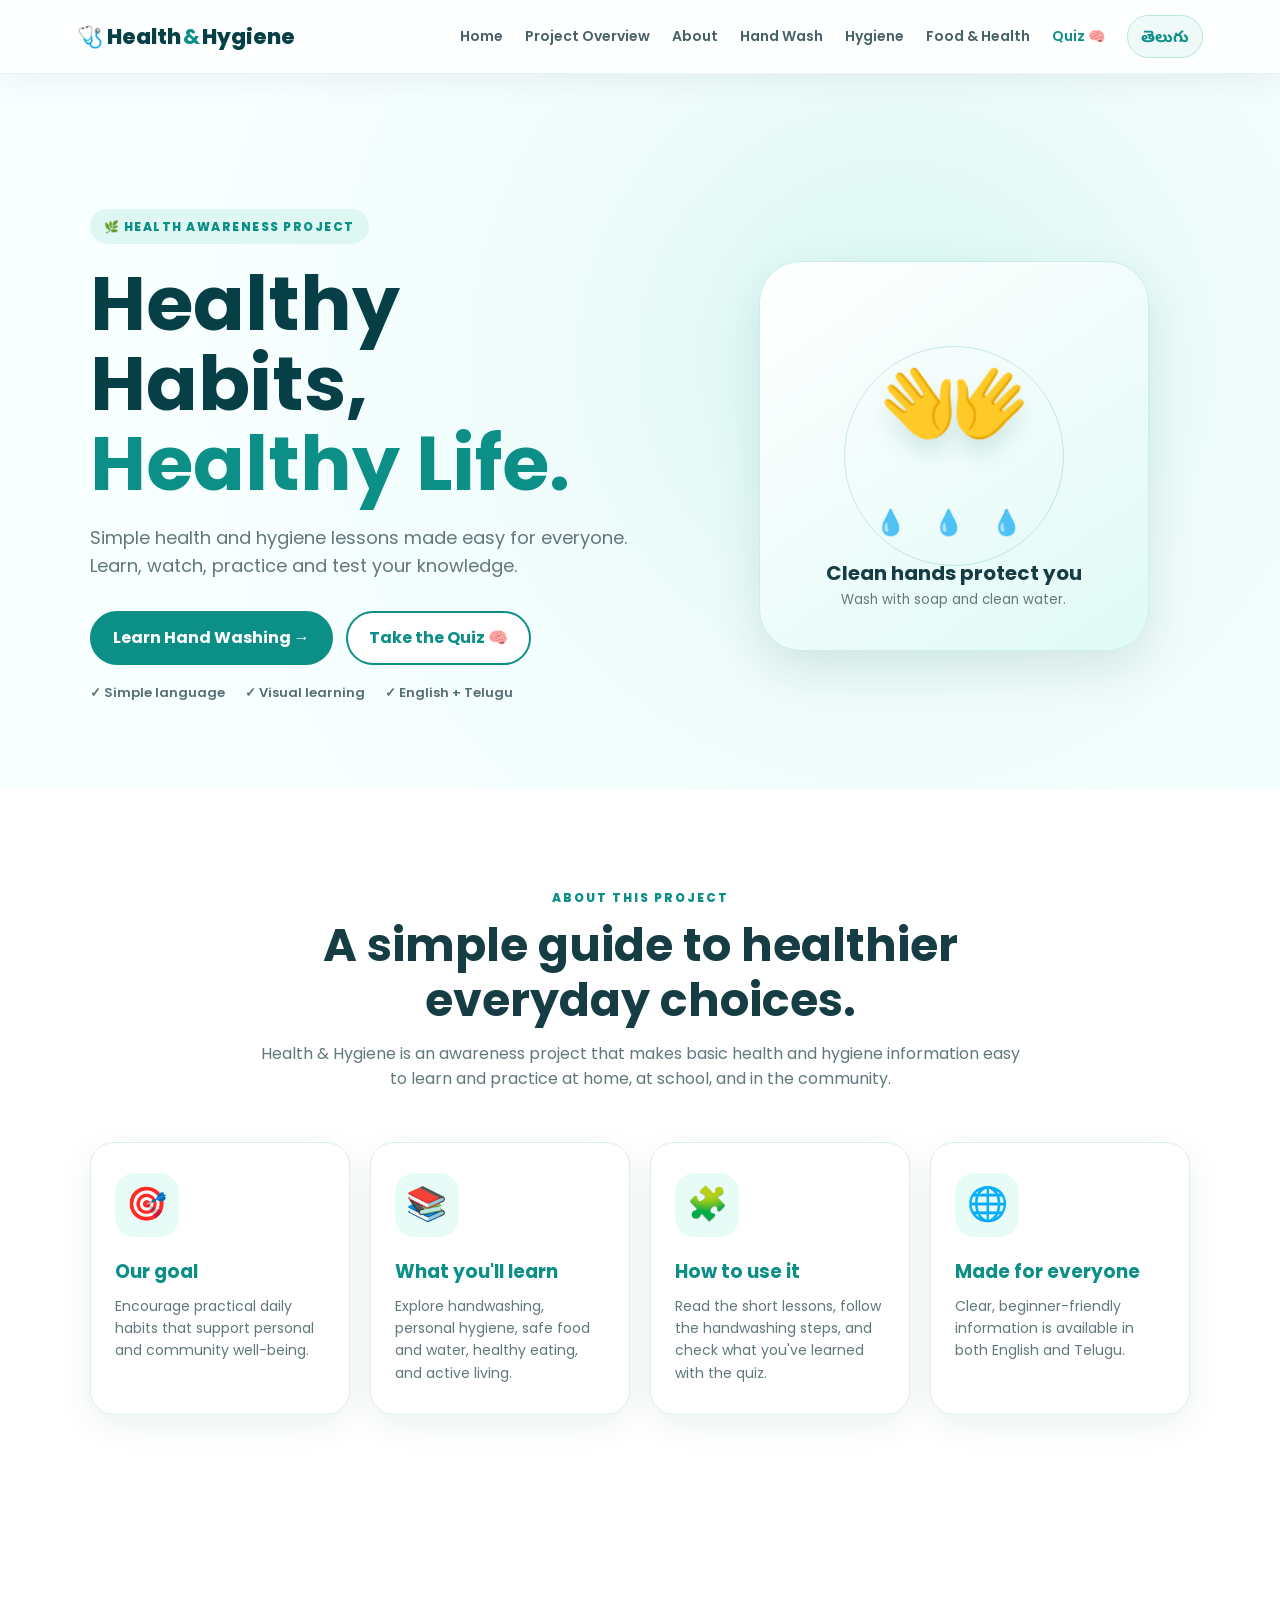
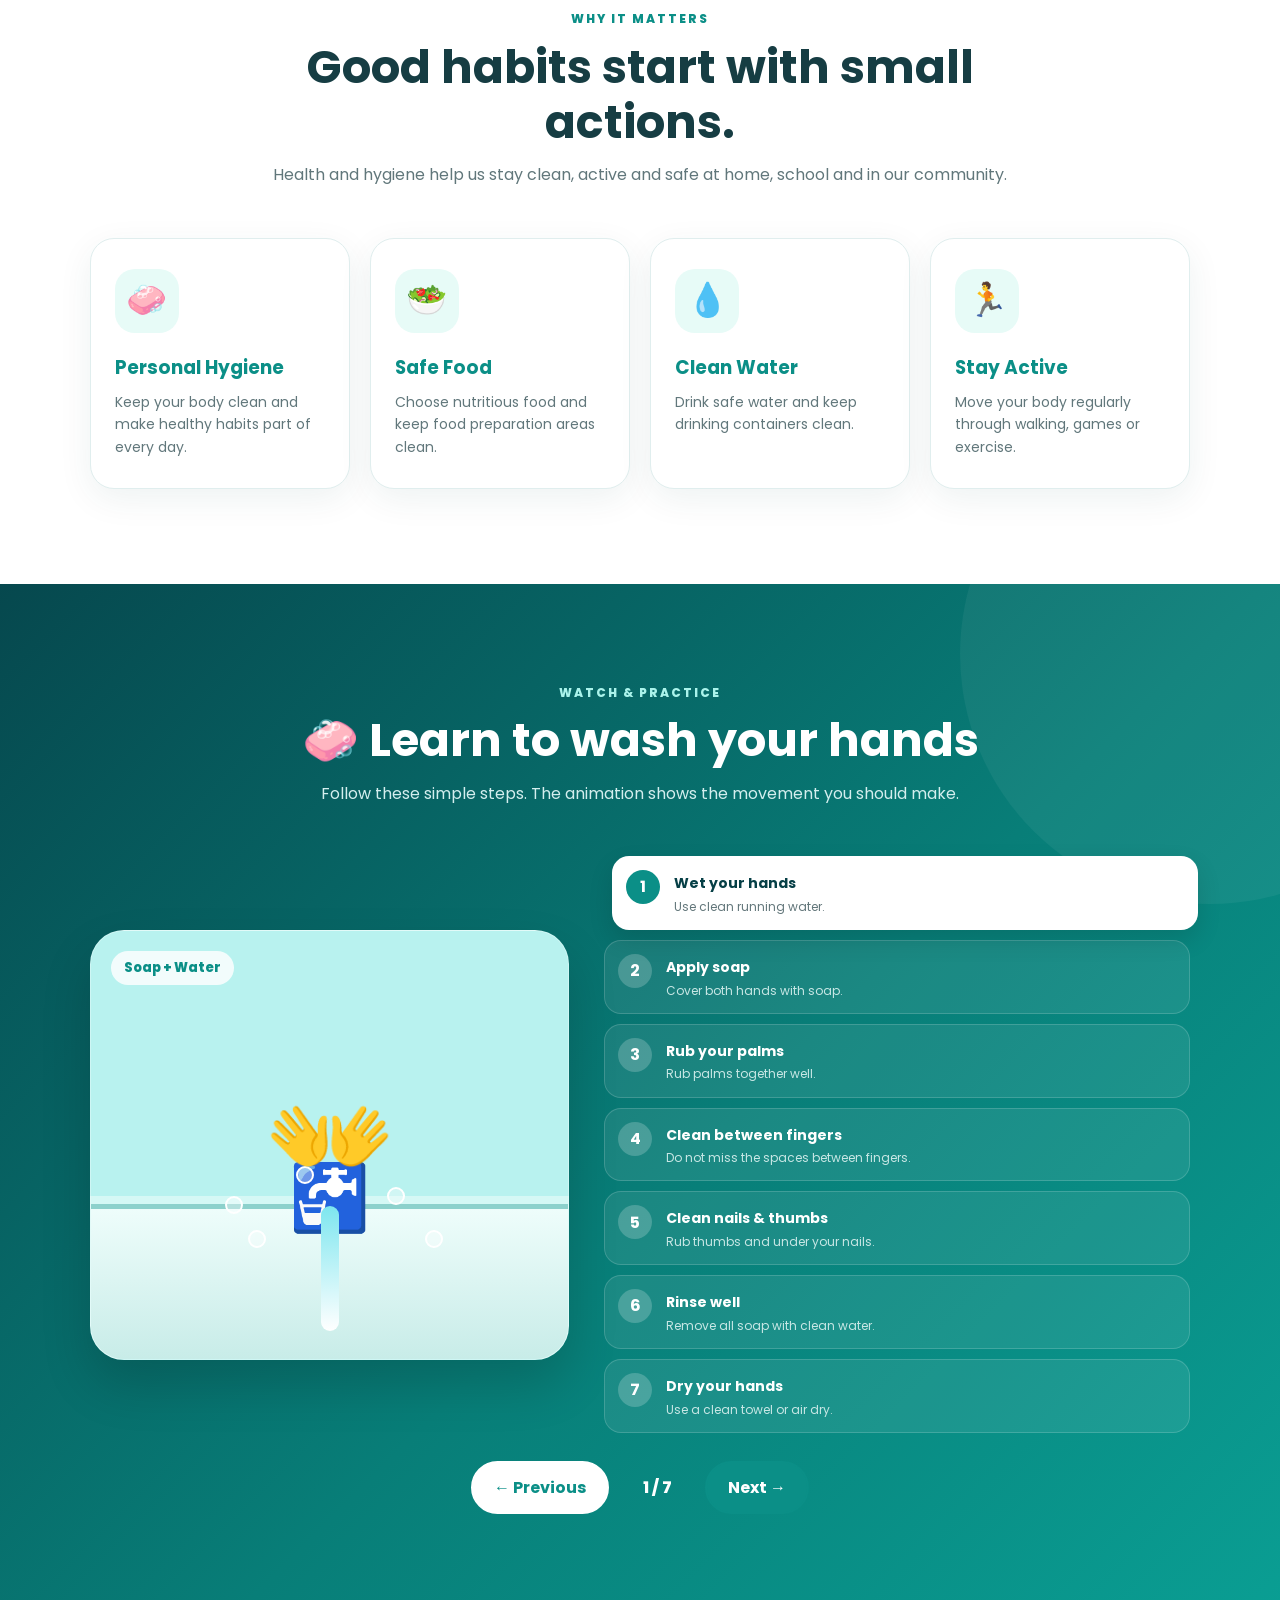
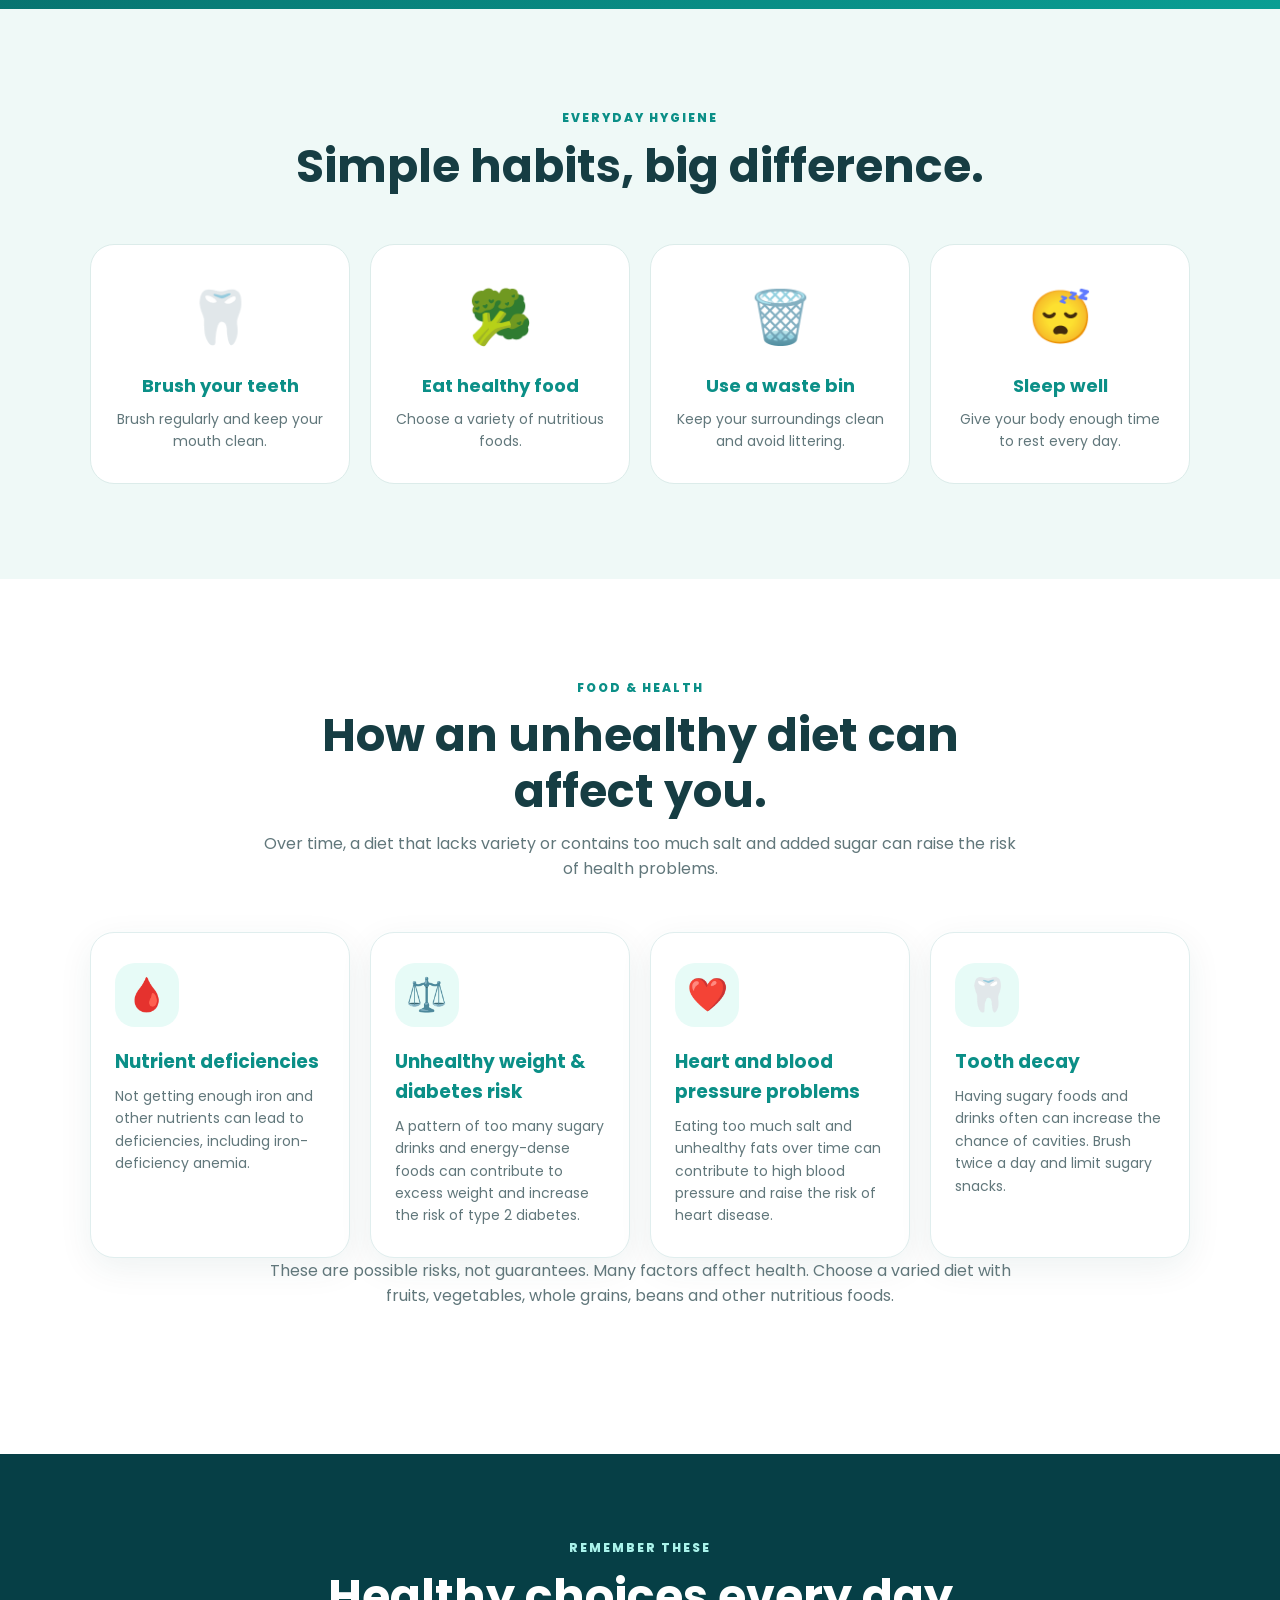
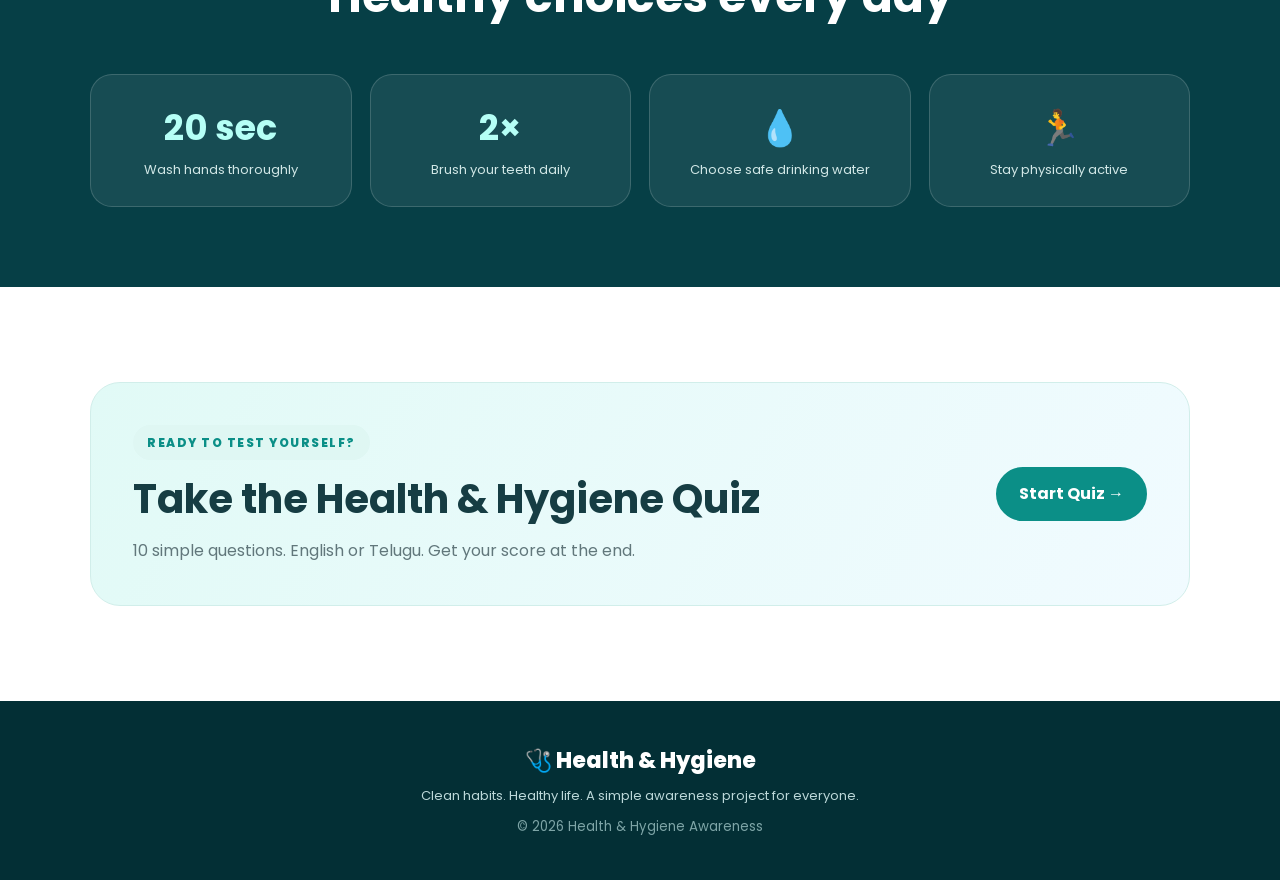
==== commit 5f370e9c: "Add Food & Health navigation link" ====
--- a/index.html
+++ b/index.html
@@ -19,6 +19,7 @@
       <a href="#about" data-en="About" data-te="మా గురించి">About</a>
       <a href="#handwash" data-en="Hand Wash" data-te="చేతులు కడుక్కోవడం">Hand Wash</a>
       <a href="#hygiene" data-en="Hygiene" data-te="పరిశుభ్రత">Hygiene</a>
+      <a href="#food-health" data-en="Food & Health" data-te="ఆహారం & ఆరోగ్యం">Food & Health</a>
       <a href="quiz.html" class="quiz-link" data-en="Quiz 🧠" data-te="క్విజ్ 🧠">Quiz 🧠</a>
       <button class="lang-btn" onclick="toggleLanguage()" id="langBtn">తెలుగు</button>
     </nav>
